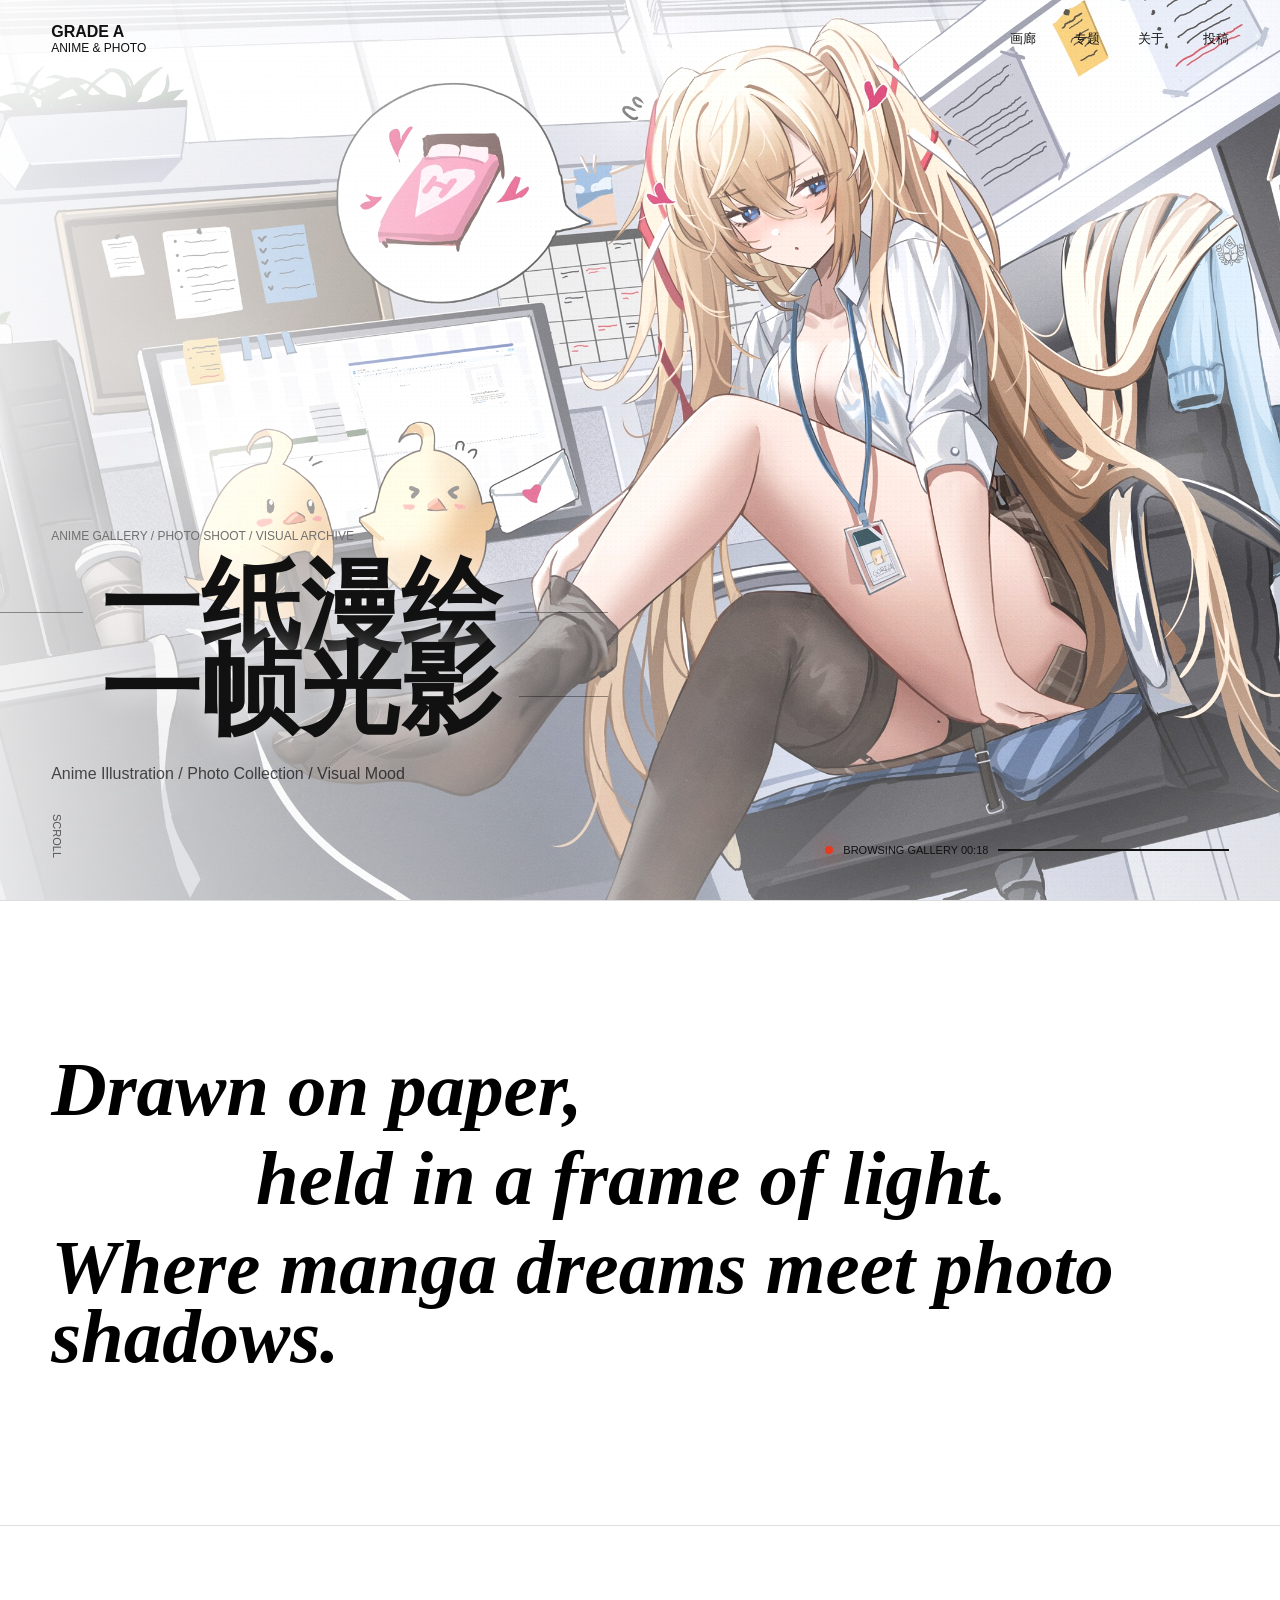
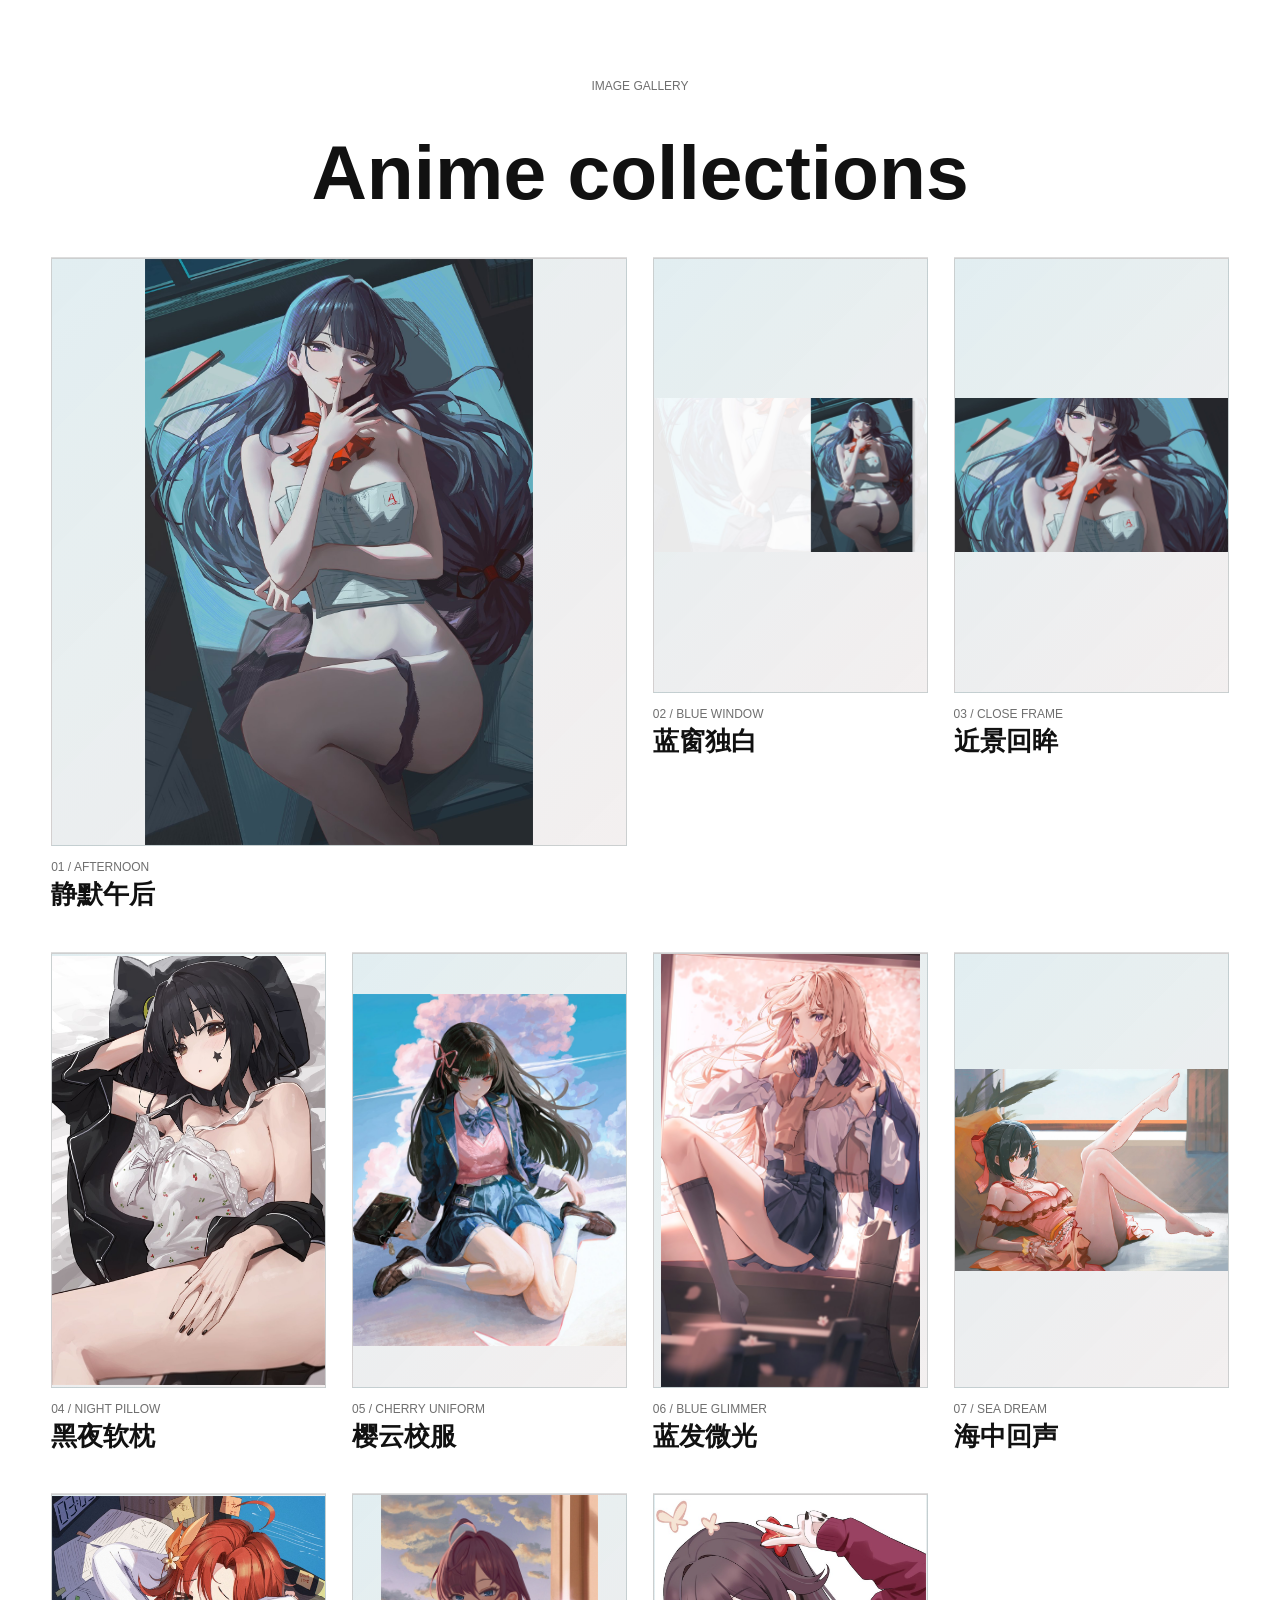
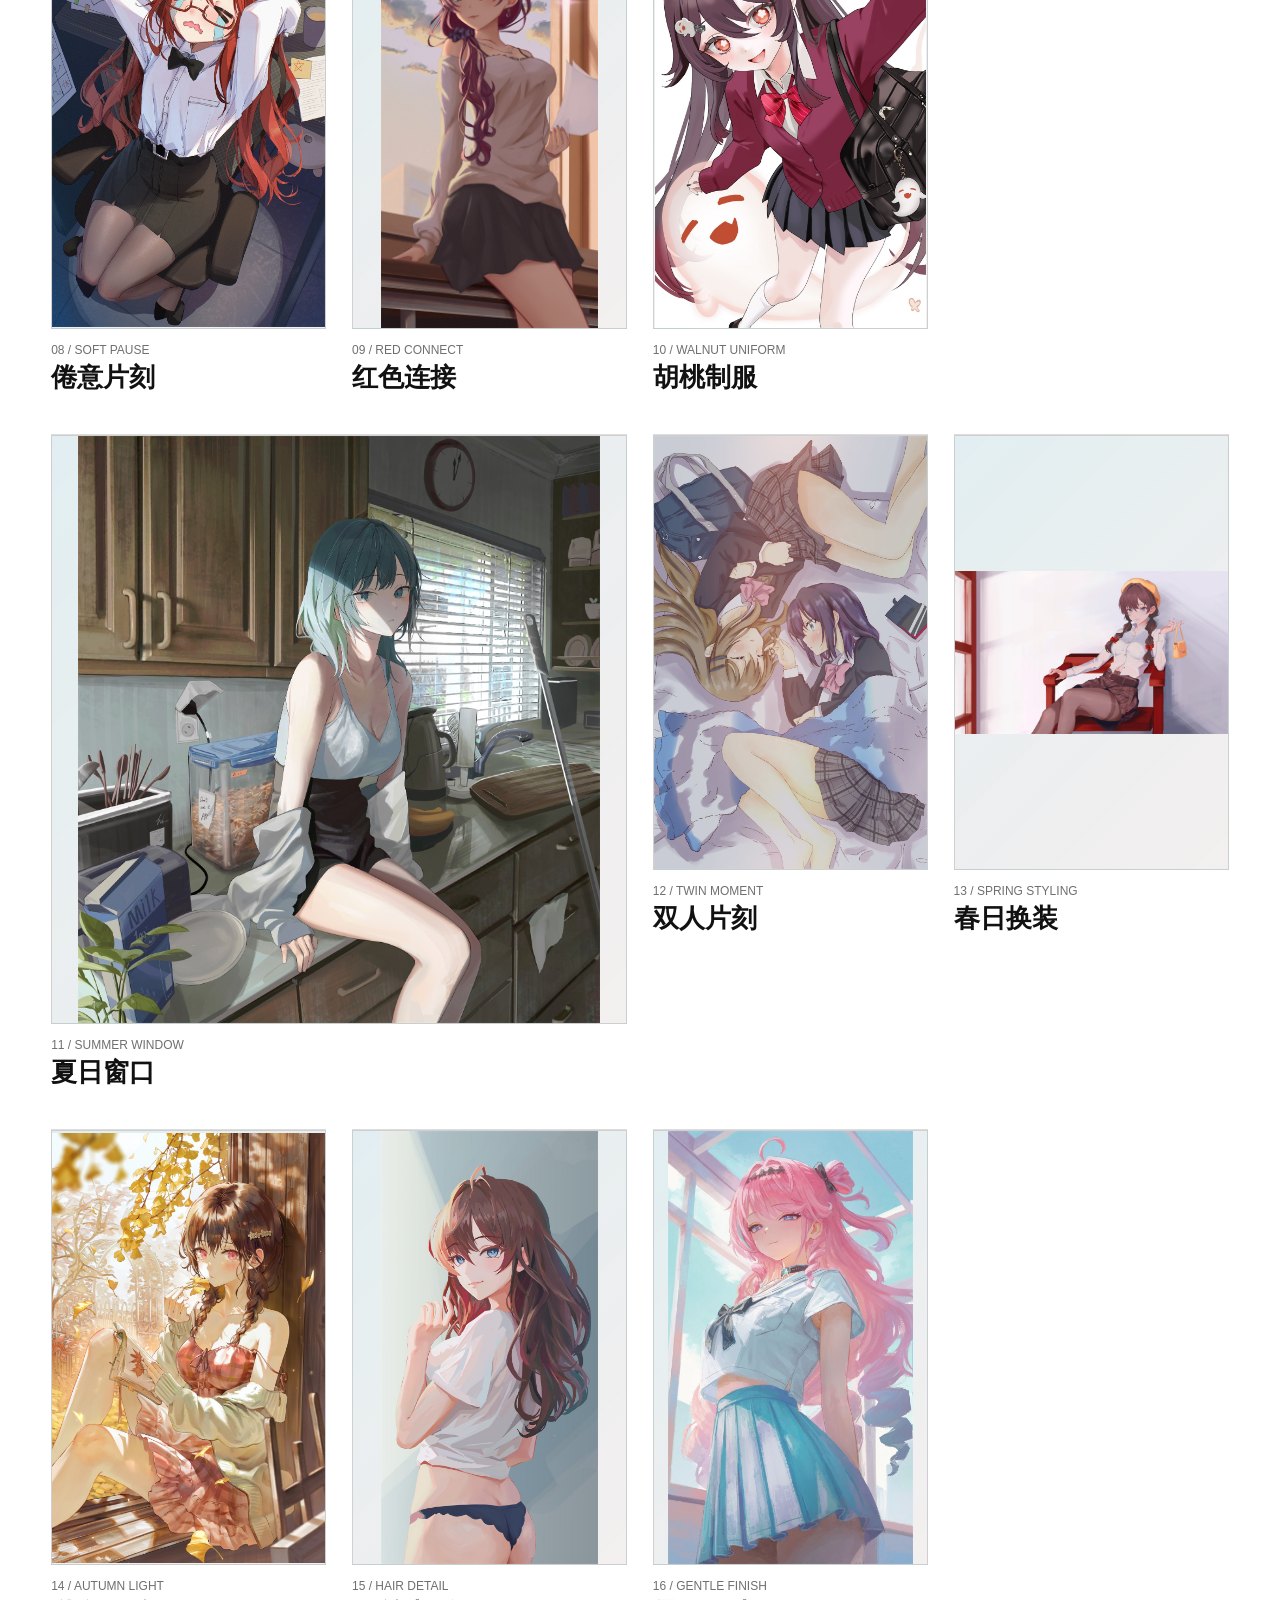
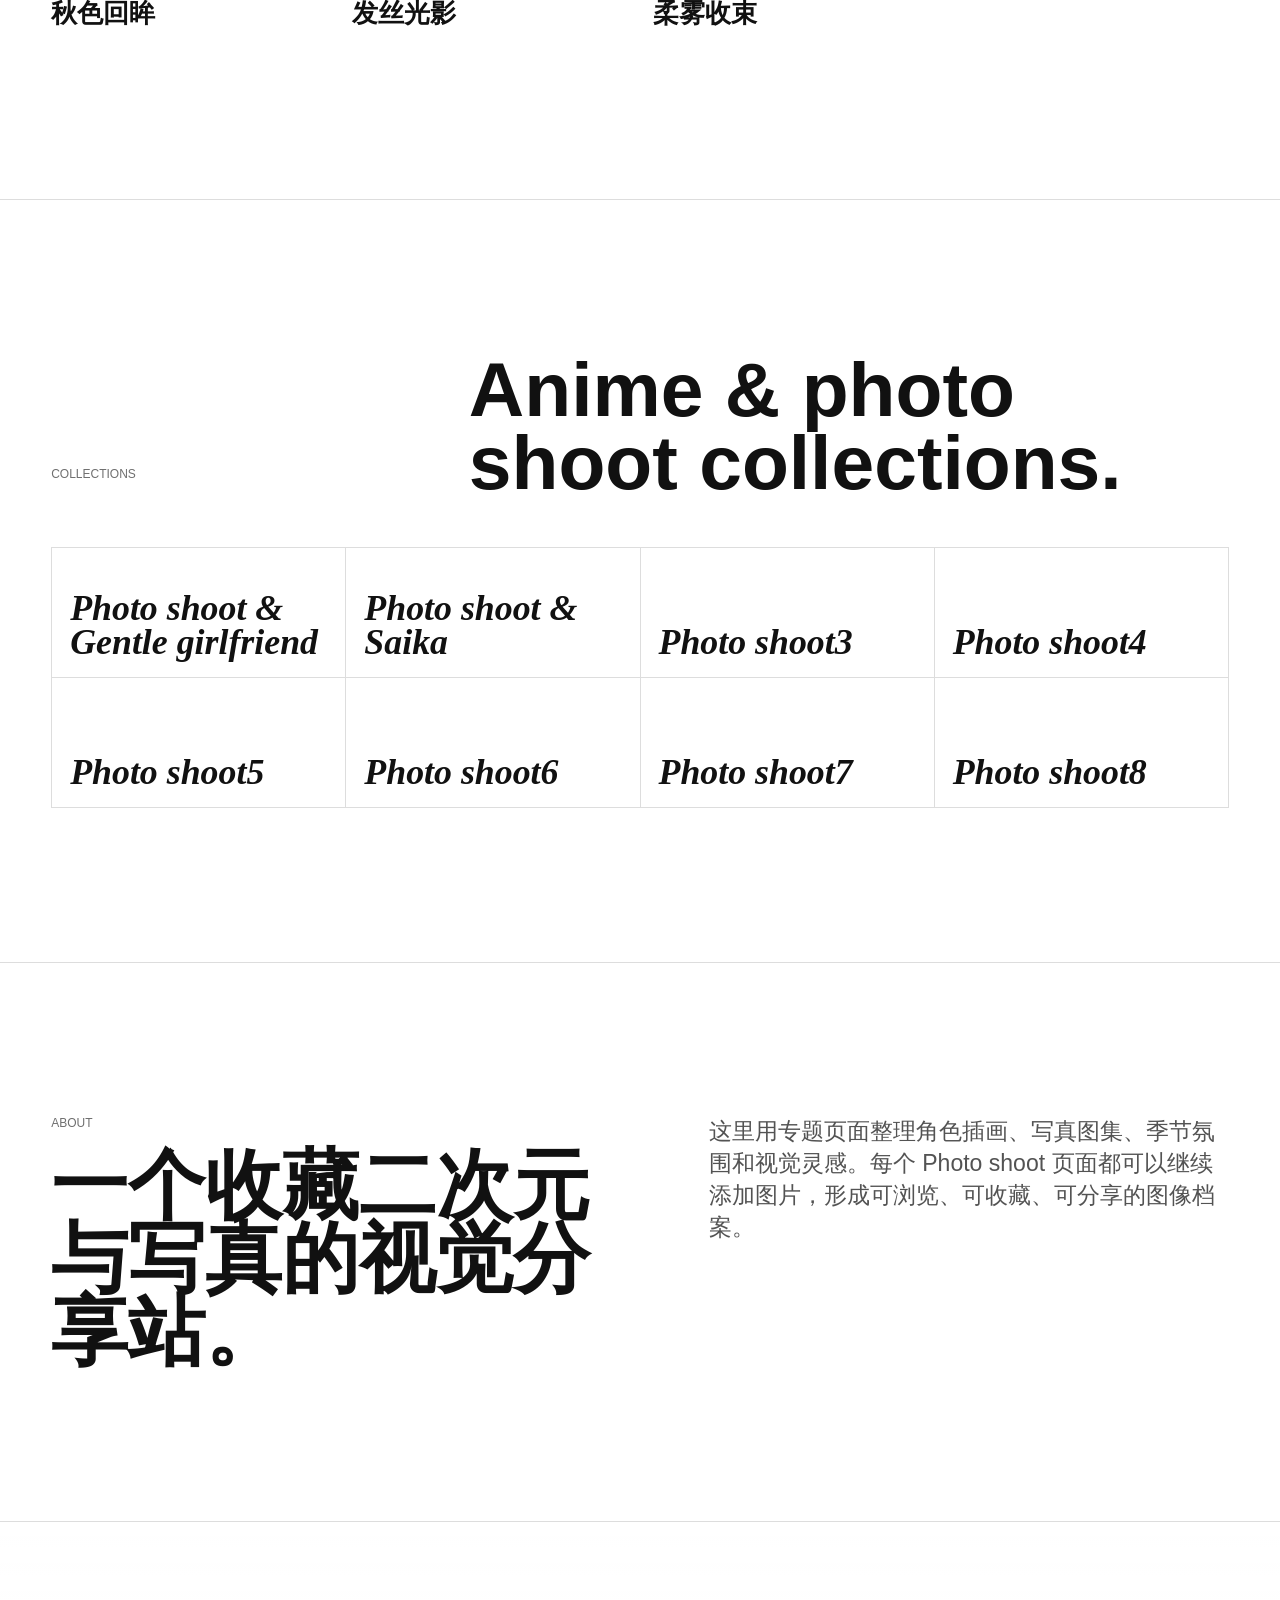
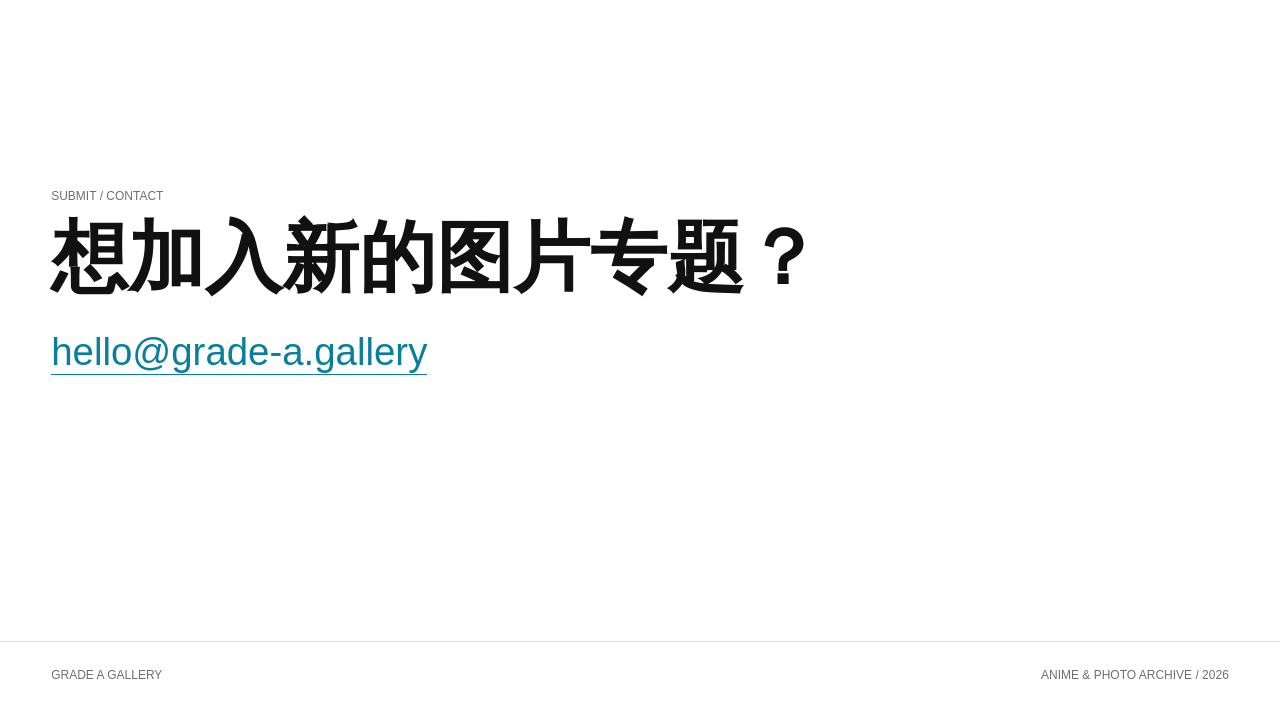
==== index.html @ 95be1ed6 "Prepare site for GitHub Pages" ====
<!doctype html>
<html lang="zh-CN">
  <head>
    <meta charset="UTF-8" />
    <meta name="viewport" content="width=device-width, initial-scale=1.0" />
    <title>Grade A Gallery | 二次元与写真图片分享</title>
    <meta
      name="description"
      content="二次元插画与写真图片分享网站，收录角色视觉、写真专题、画廊合集与影像灵感。"
    />
    <link rel="stylesheet" href="styles.css" />
  </head>
  <body>
    <header class="site-header" aria-label="主导航">
      <a class="brand" href="#top" aria-label="Grade A Studio 首页">
        <span>GRADE A</span>
        <span>ANIME & PHOTO</span>
      </a>

      <nav class="desktop-nav" aria-label="页面导航">
        <a href="#work">画廊</a>
        <a href="#services">专题</a>
        <a href="#about">关于</a>
        <a href="#contact">投稿</a>
      </nav>

      <button class="menu-toggle" type="button" aria-label="打开菜单" aria-expanded="false">
        <span></span>
        <span></span>
      </button>
    </header>

    <nav class="mobile-nav" aria-label="移动端导航">
      <a href="#work">画廊</a>
      <a href="#services">专题</a>
      <a href="#about">关于</a>
      <a href="#contact">投稿</a>
    </nav>

    <main id="top">
      <section class="hero" aria-label="首屏视觉">
        <div class="hero-media" aria-hidden="true">
          <img src="hero-gorizia.jpg" alt="Gorizia 横屏首屏背景图" />
          <div class="hero-noise"></div>
          <div class="hero-scan"></div>
          <div class="hero-vignette"></div>
        </div>

        <div class="hero-copy">
          <p class="eyebrow">Anime Gallery / Photo Shoot / Visual Archive</p>
          <h1 class="hero-title-art">
            <span>一纸漫绘</span>
            <span>一帧光影</span>
          </h1>
          <div class="hero-meta">
            <p>Anime Illustration / Photo Collection / Visual Mood</p>
          </div>
        </div>

        <div class="video-ui" aria-hidden="true">
          <span class="video-dot"></span>
          <span>BROWSING GALLERY 00:18</span>
          <div class="video-bar">
            <i></i>
          </div>
        </div>

        <a class="scroll-cue" href="#work">SCROLL</a>
      </section>

      <section class="manifesto section-pad">
        <p>Drawn on paper,</p>
        <p>held in a frame of light.</p>
        <p>Where manga dreams meet photo shadows.</p>
      </section>

      <section class="work section-pad" id="work">
        <div class="section-heading">
          <p class="eyebrow">Image Gallery</p>
          <h2>Anime collections</h2>
        </div>

        <div class="gallery-grid">
          <a class="gallery-card featured" href="#" target="_blank">
            <figure>
              <img src="[data-uri]" alt="Grade A 原始竖版主视觉" loading="lazy" />
              <figcaption>
                <span>01 / Afternoon</span>
                <strong>静默午后</strong>
              </figcaption>
            </figure>
          </a>

          <a class="gallery-card" href="#" target="_blank">
            <figure>
              <img src="[data-uri]" alt="Grade A 横屏完整版本" loading="lazy" />
              <figcaption>
                <span>02 / Blue Window</span>
                <strong>蓝窗独白</strong>
              </figcaption>
            </figure>
          </a>

          <a class="gallery-card" href="#" target="_blank">
            <figure>
              <img src="[data-uri]" alt="Grade A 横屏裁切版本" loading="lazy" />
              <figcaption>
                <span>03 / Close Frame</span>
                <strong>近景回眸</strong>
              </figcaption>
            </figure>
          </a>

          <a class="gallery-card" href="#" target="_blank">
            <figure>
              <img src="[data-uri]" alt="0130 视觉作品" loading="lazy" />
              <figcaption>
                <span>04 / Night Pillow</span>
                <strong>黑夜软枕</strong>
              </figcaption>
            </figure>
          </a>

          <a class="gallery-card" href="#" target="_blank">
            <figure>
              <img src="[data-uri]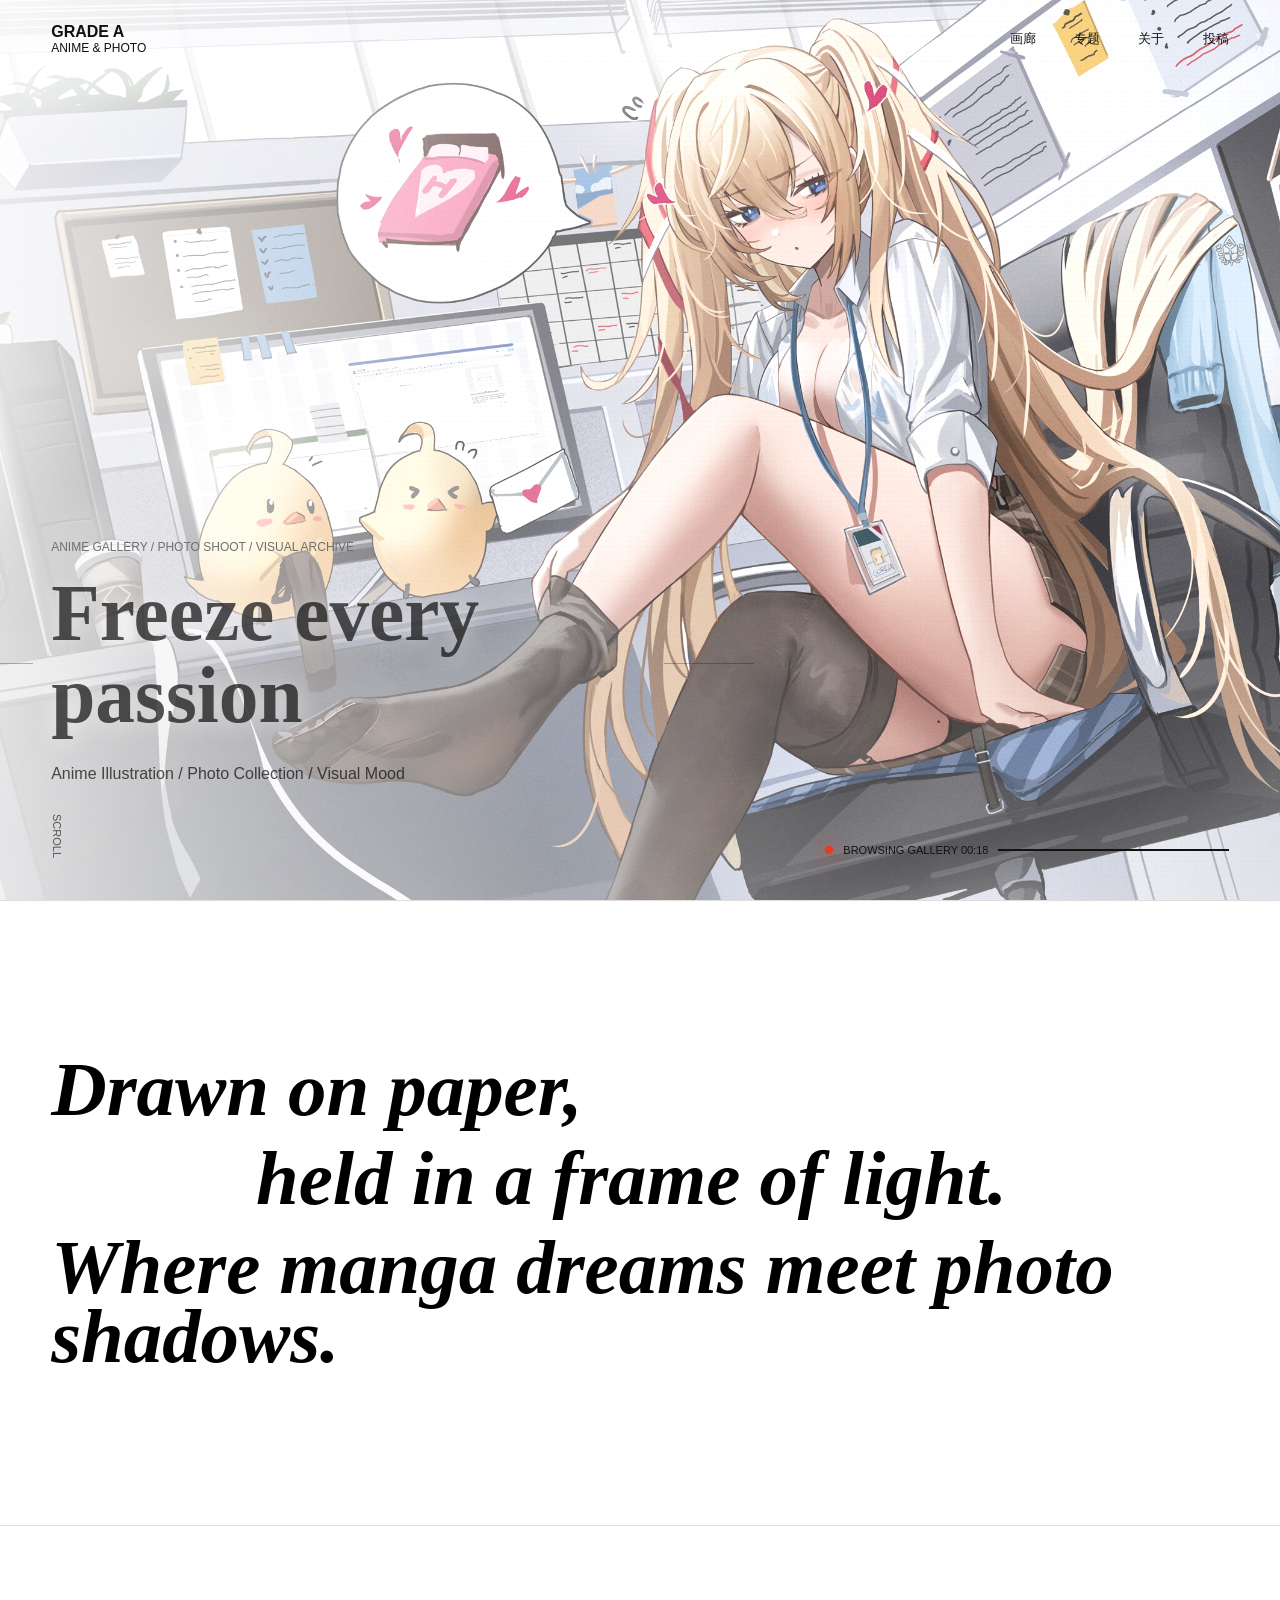
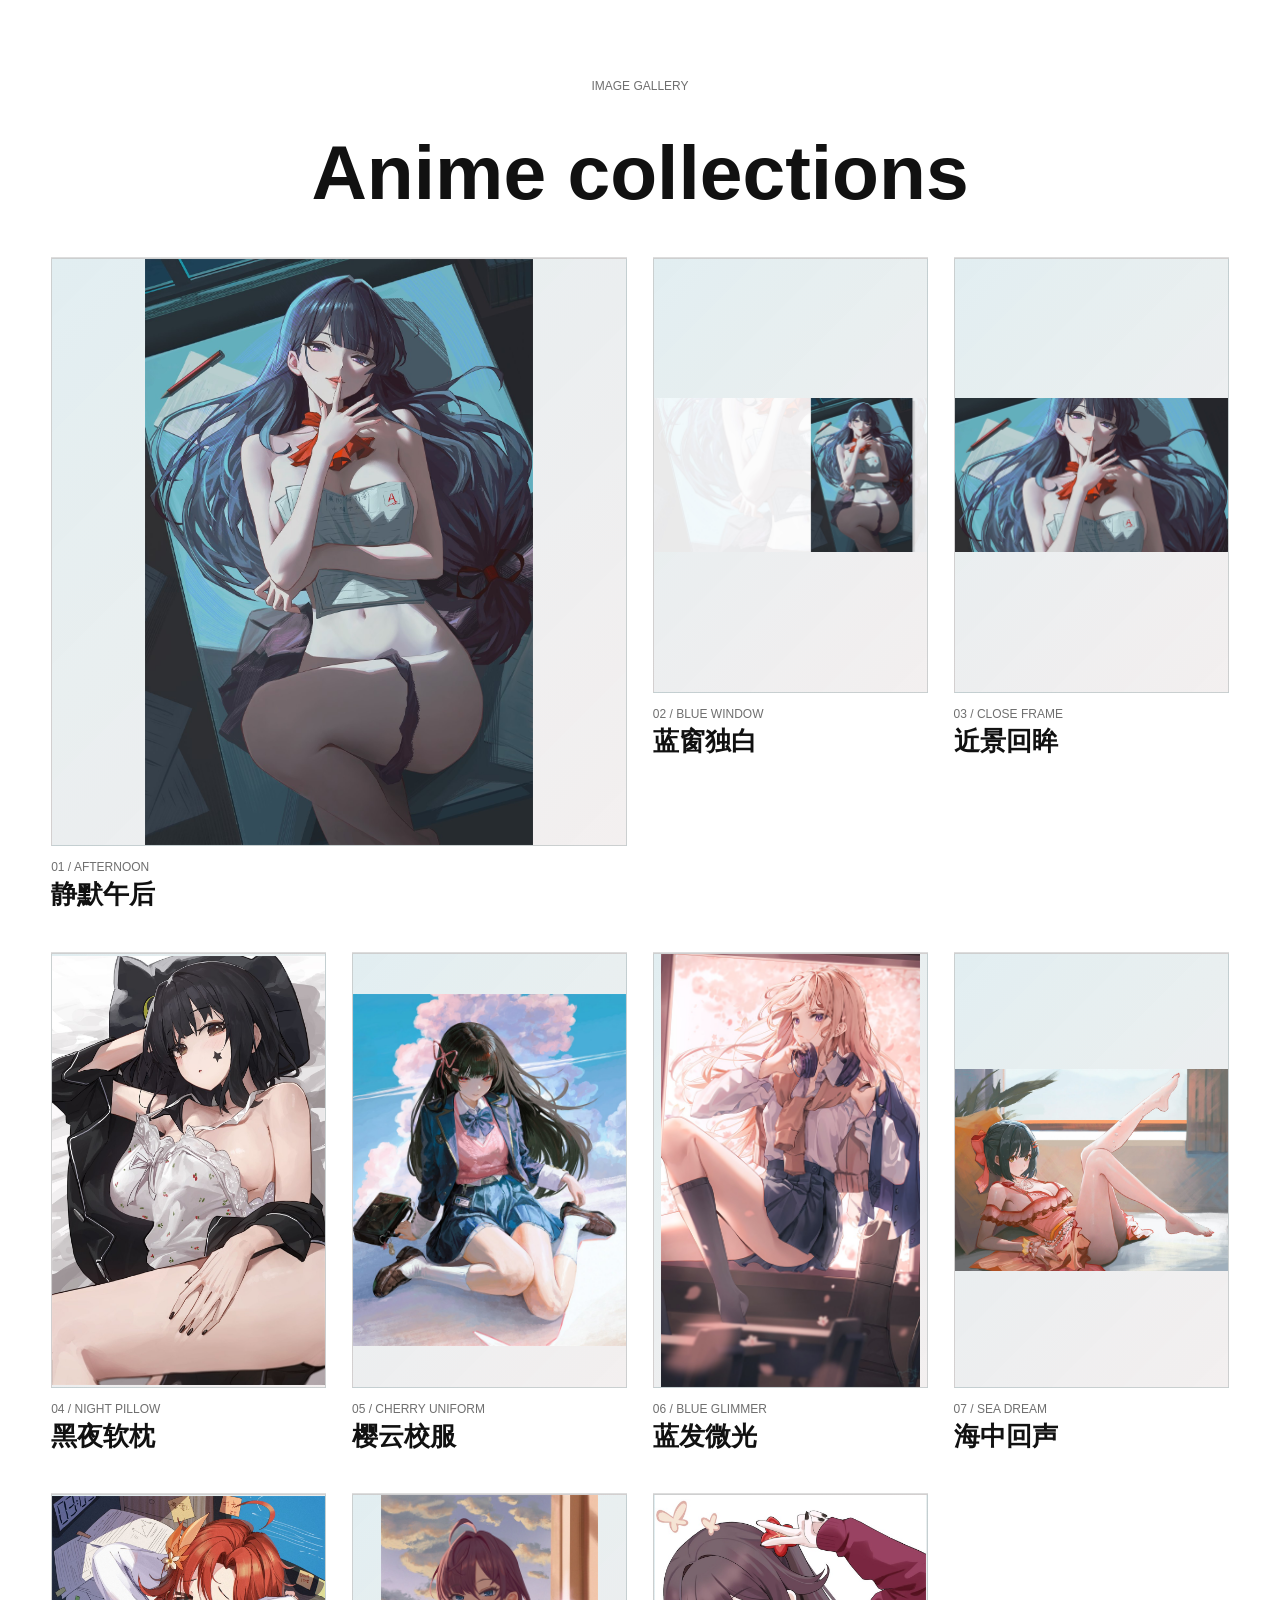
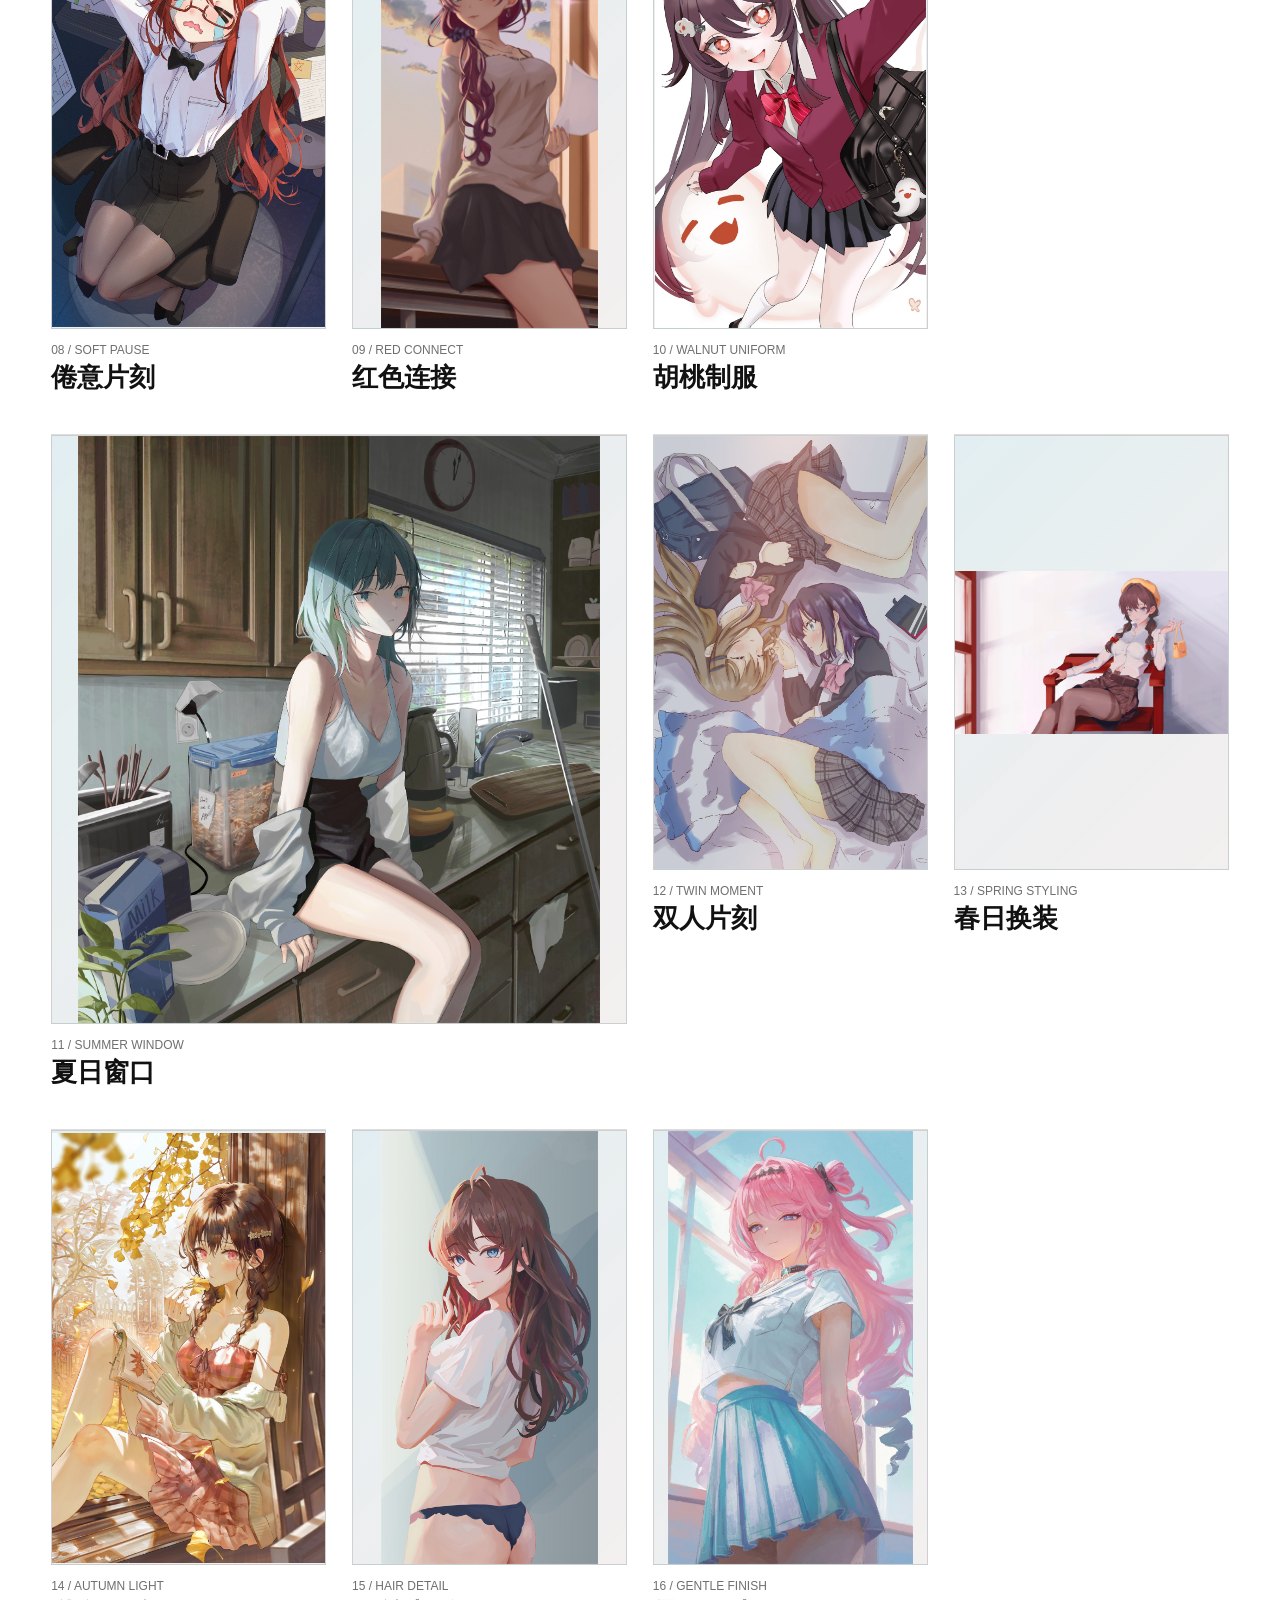
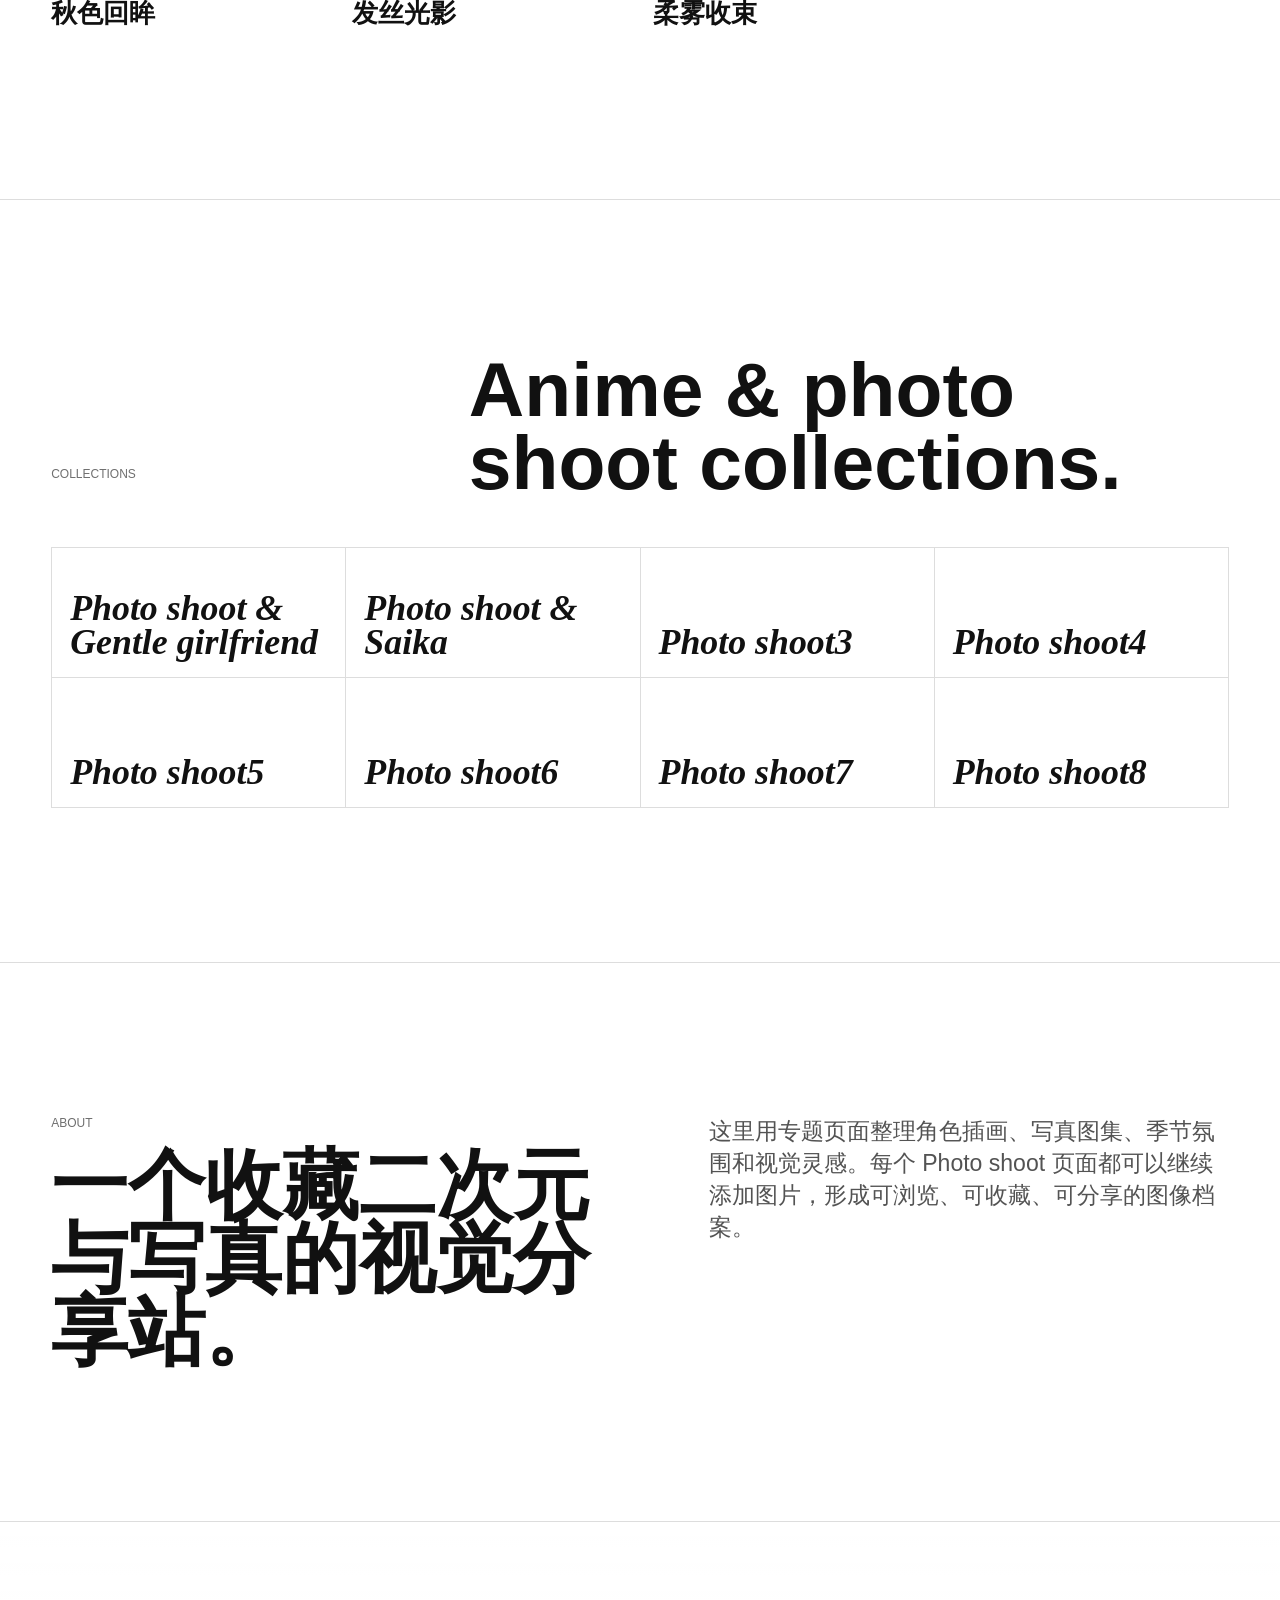
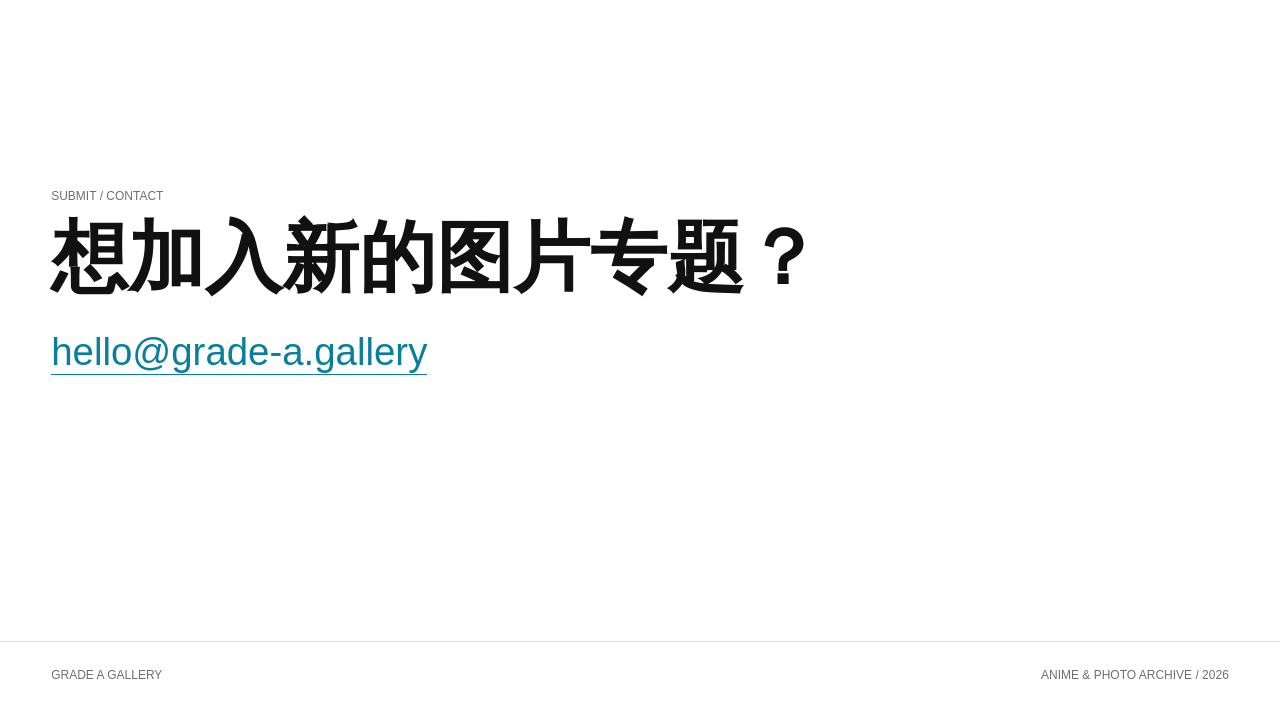
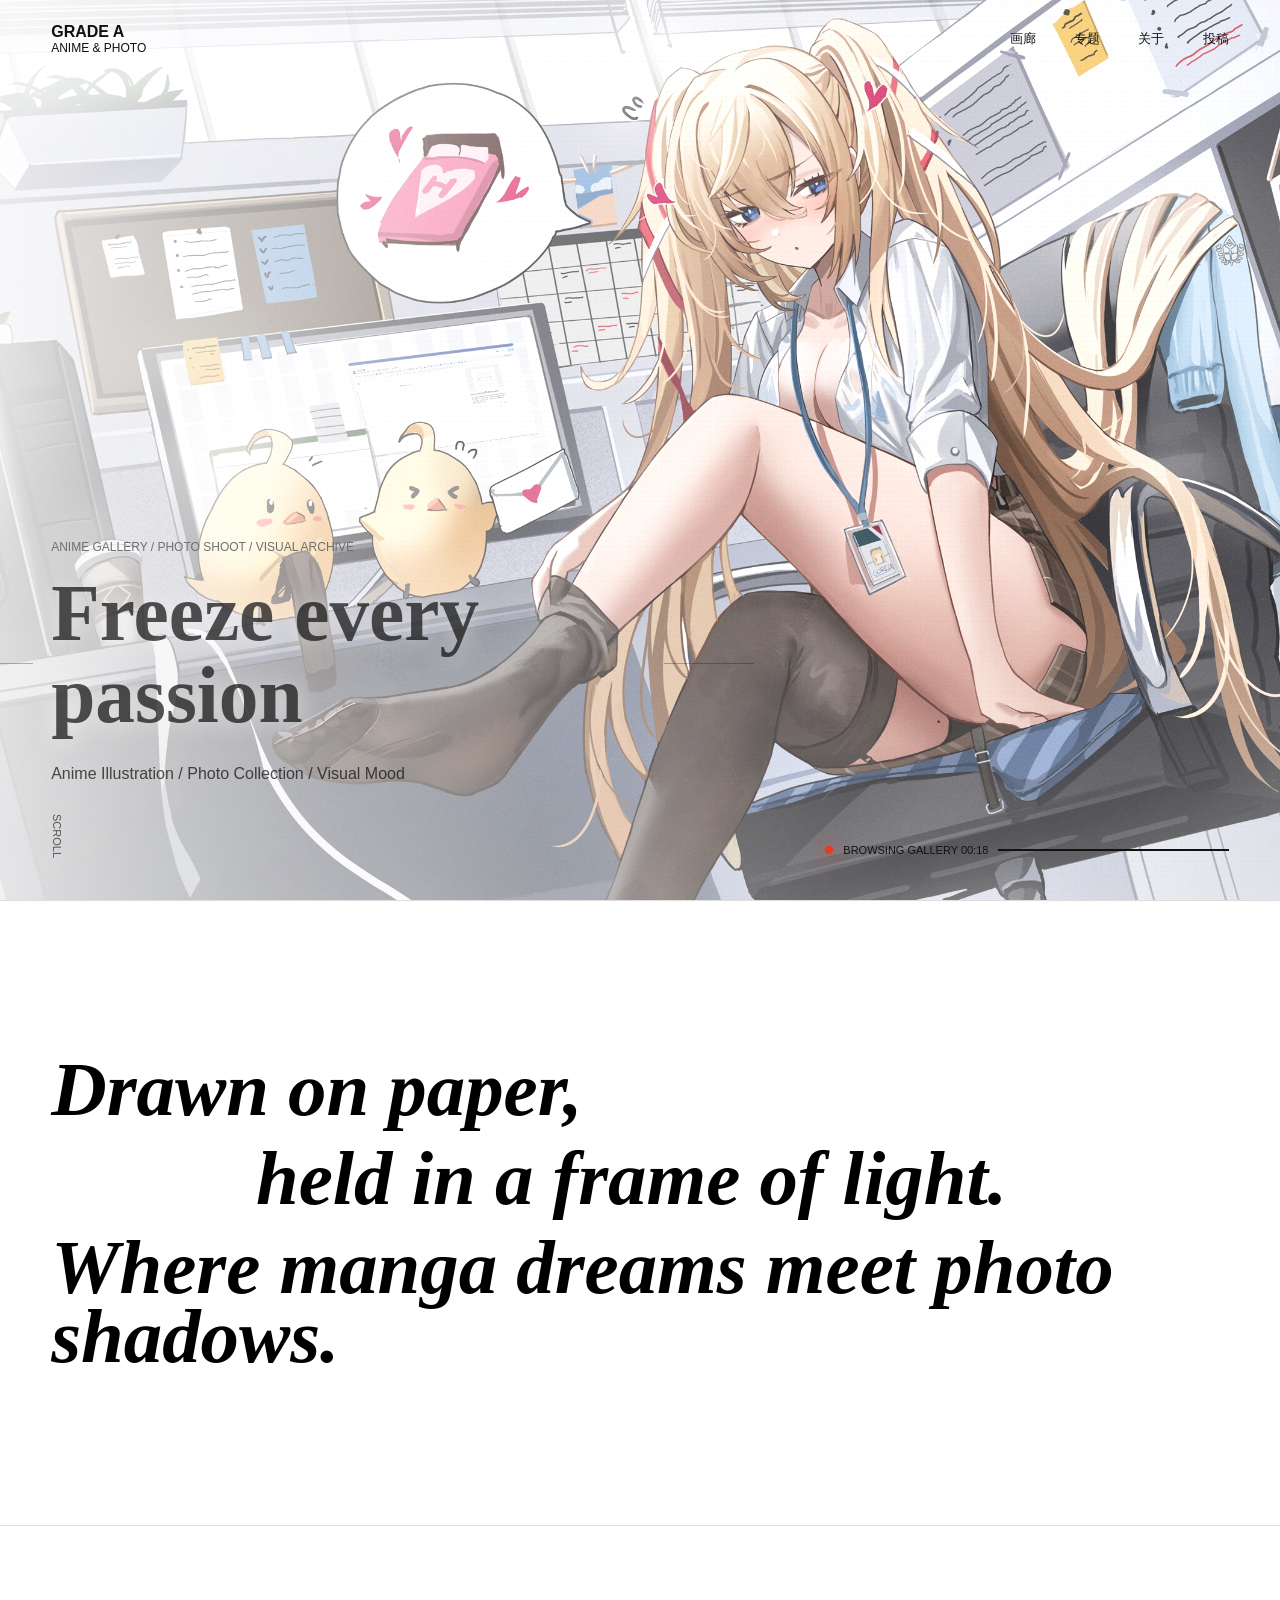
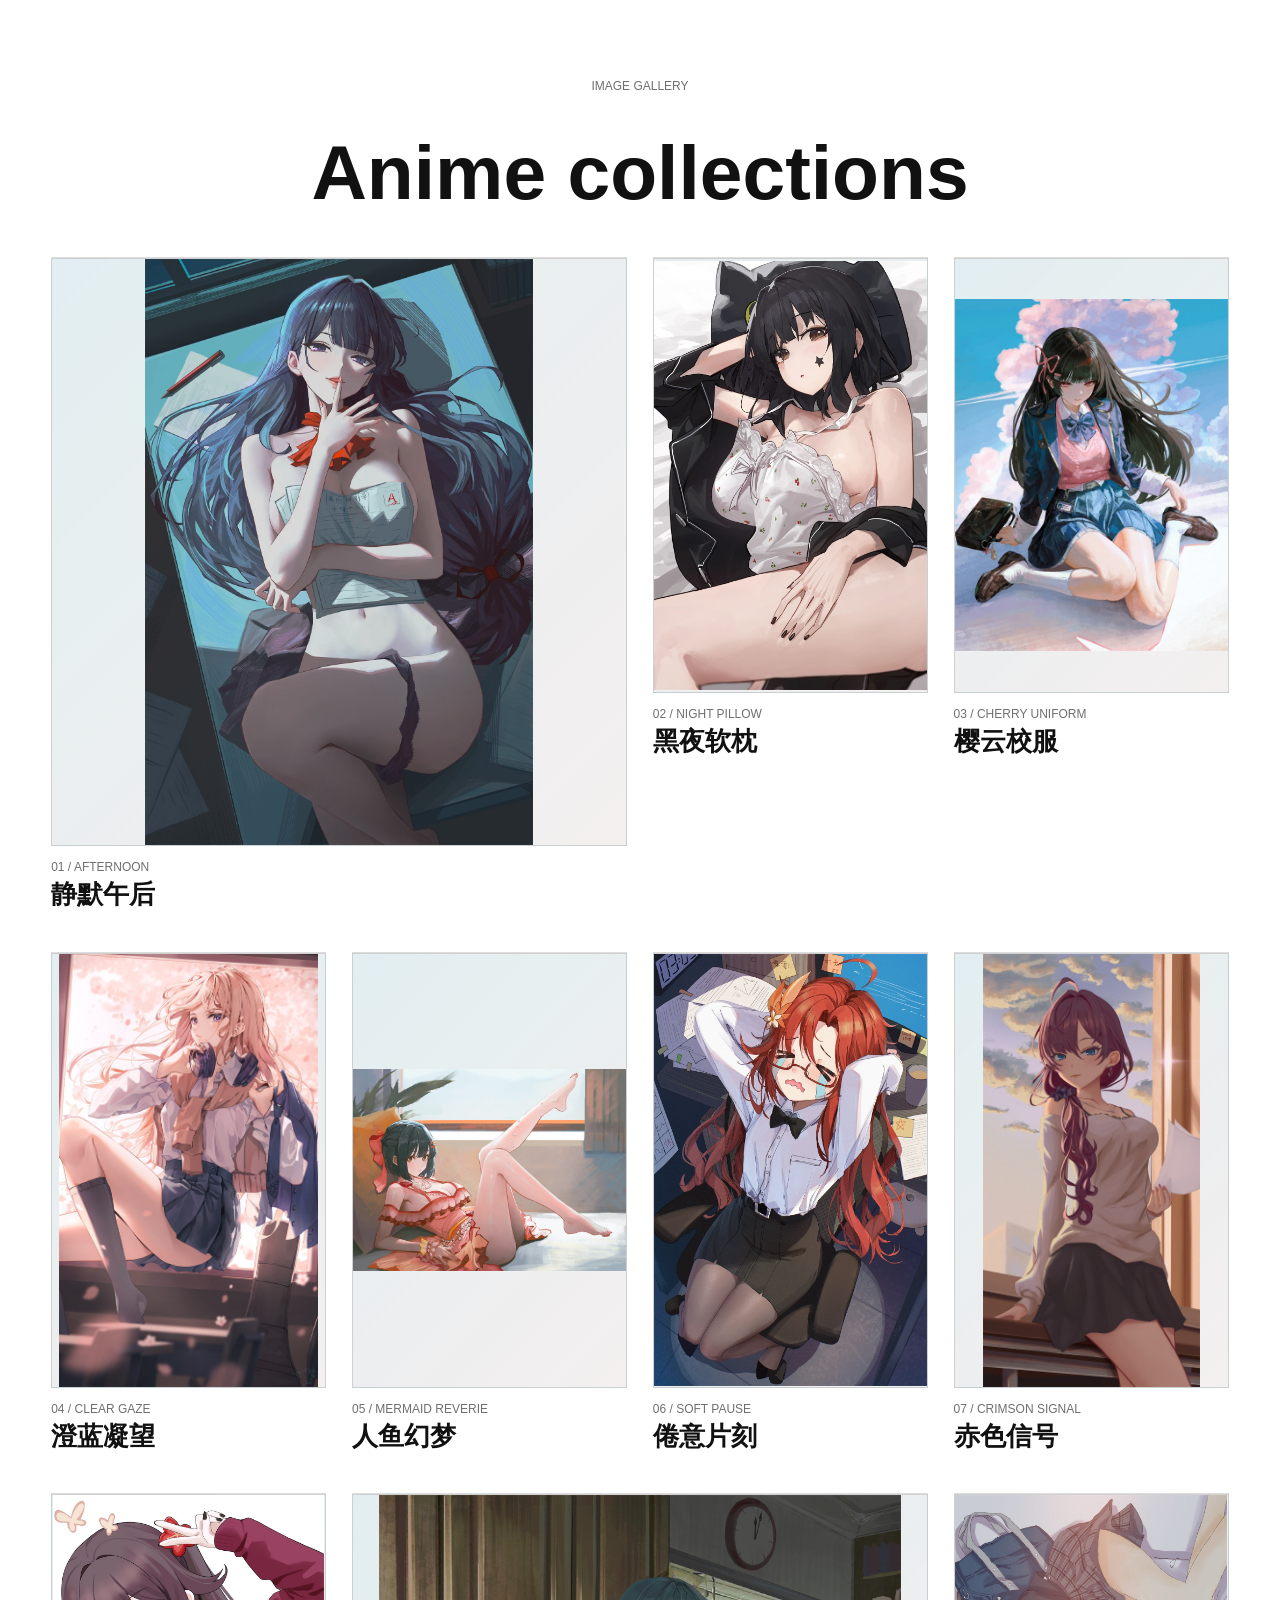
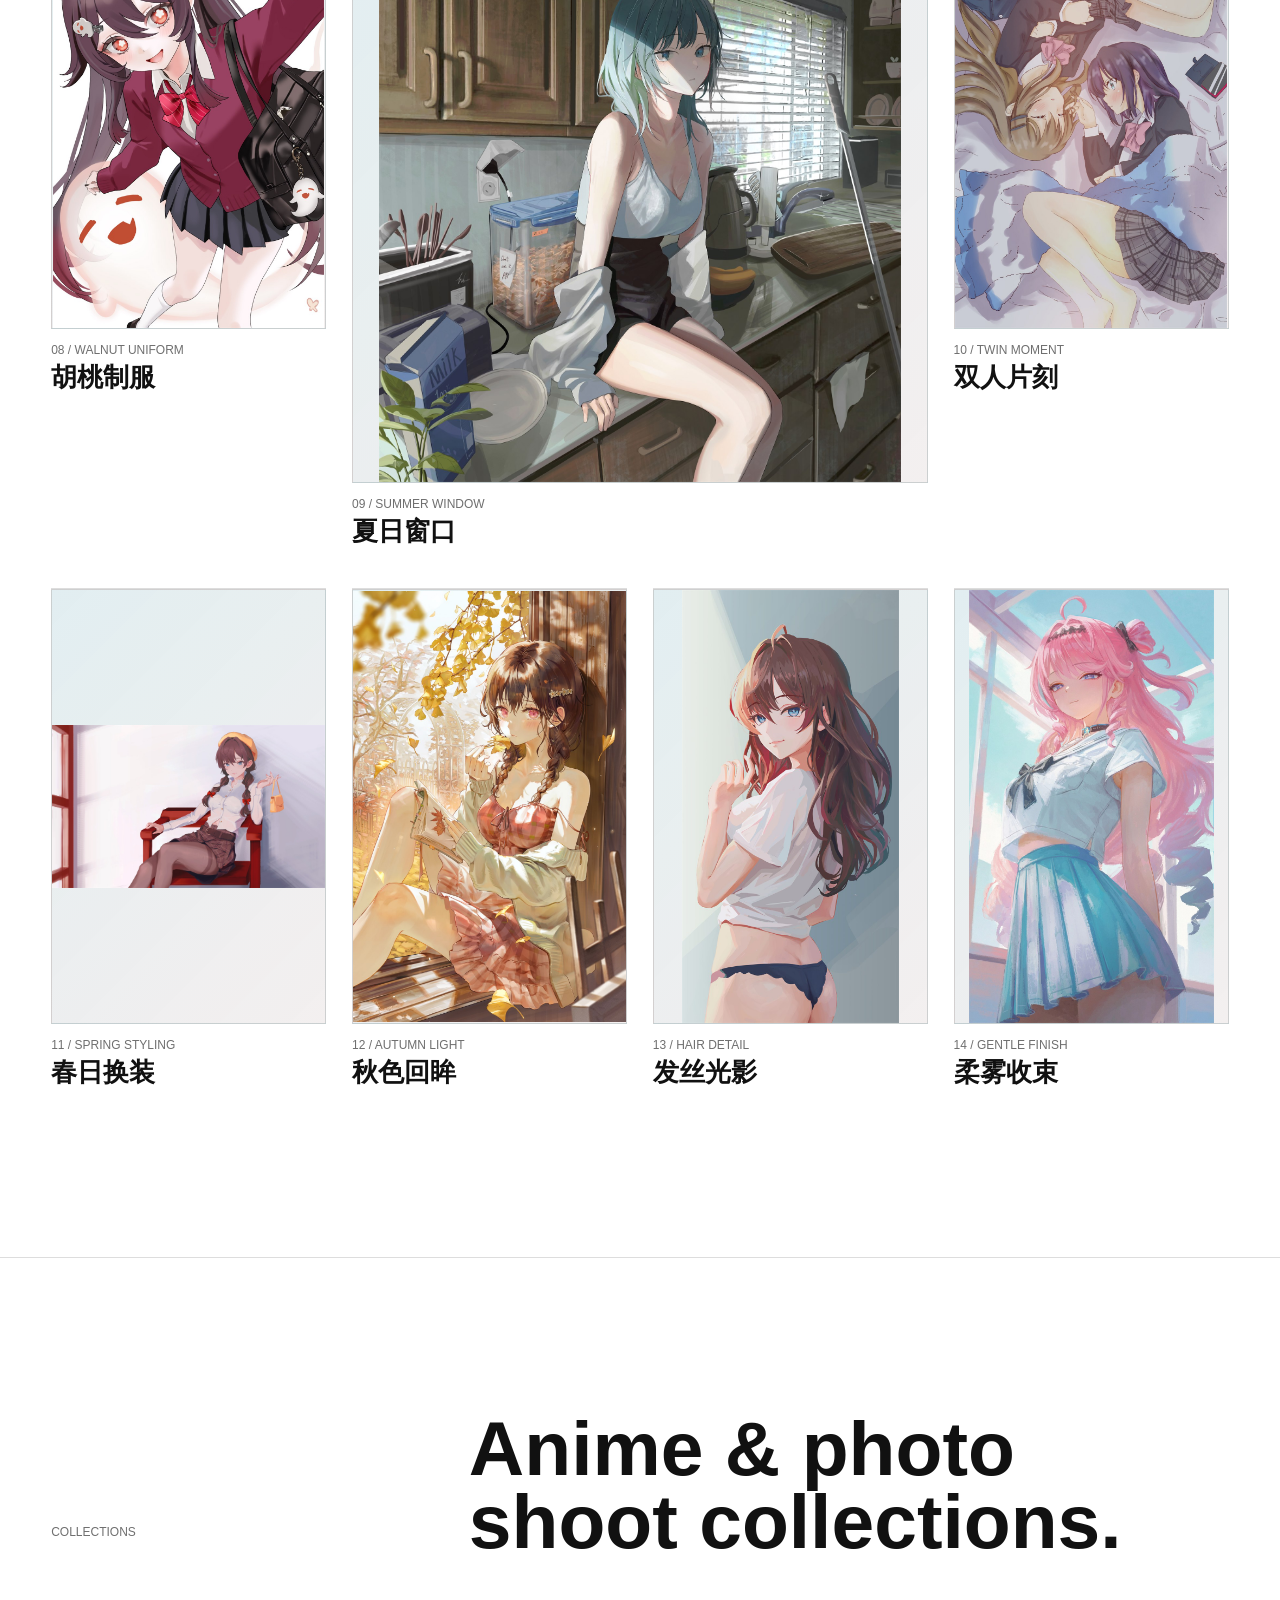
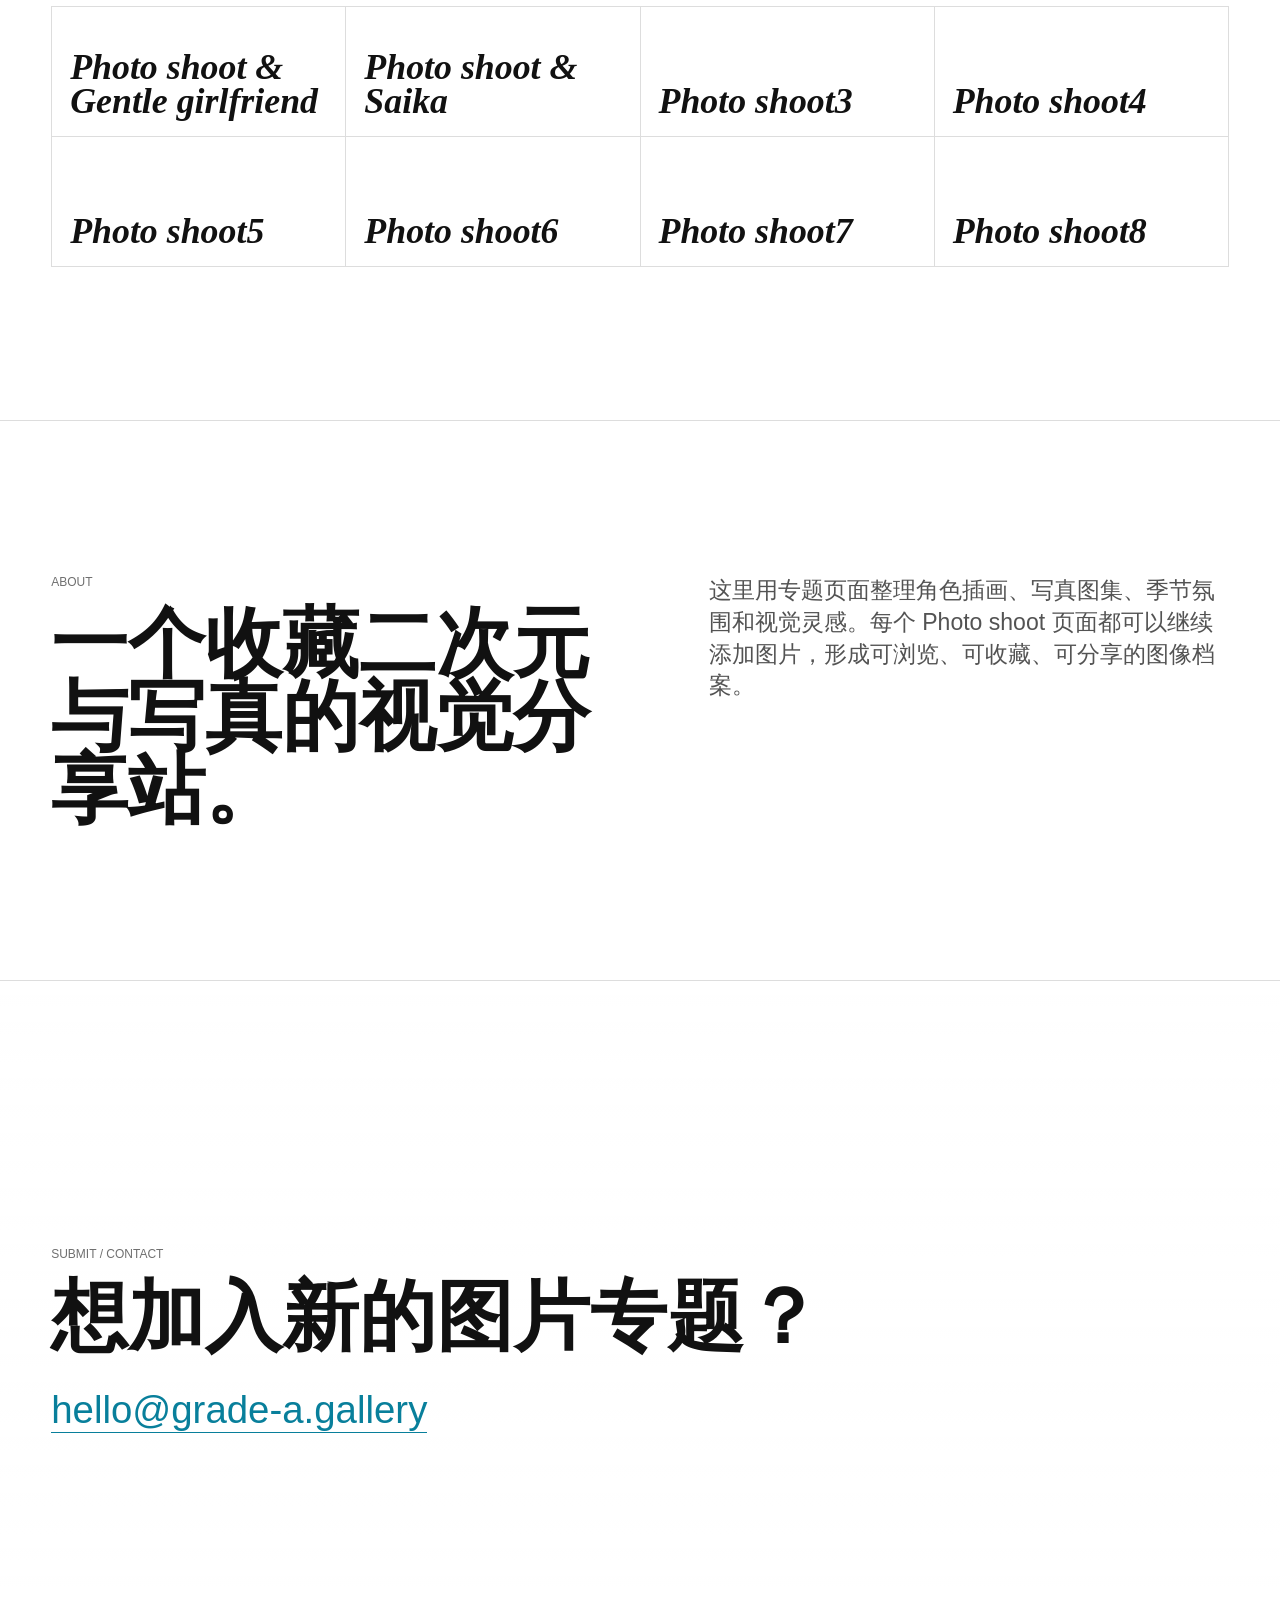
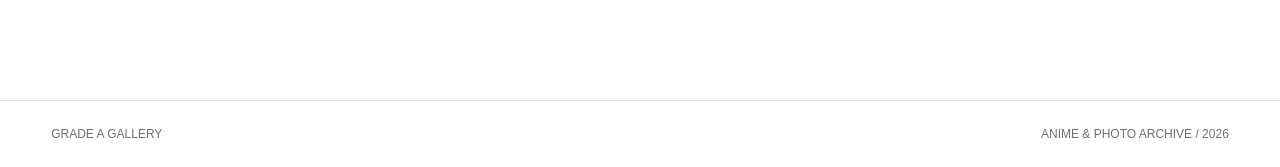
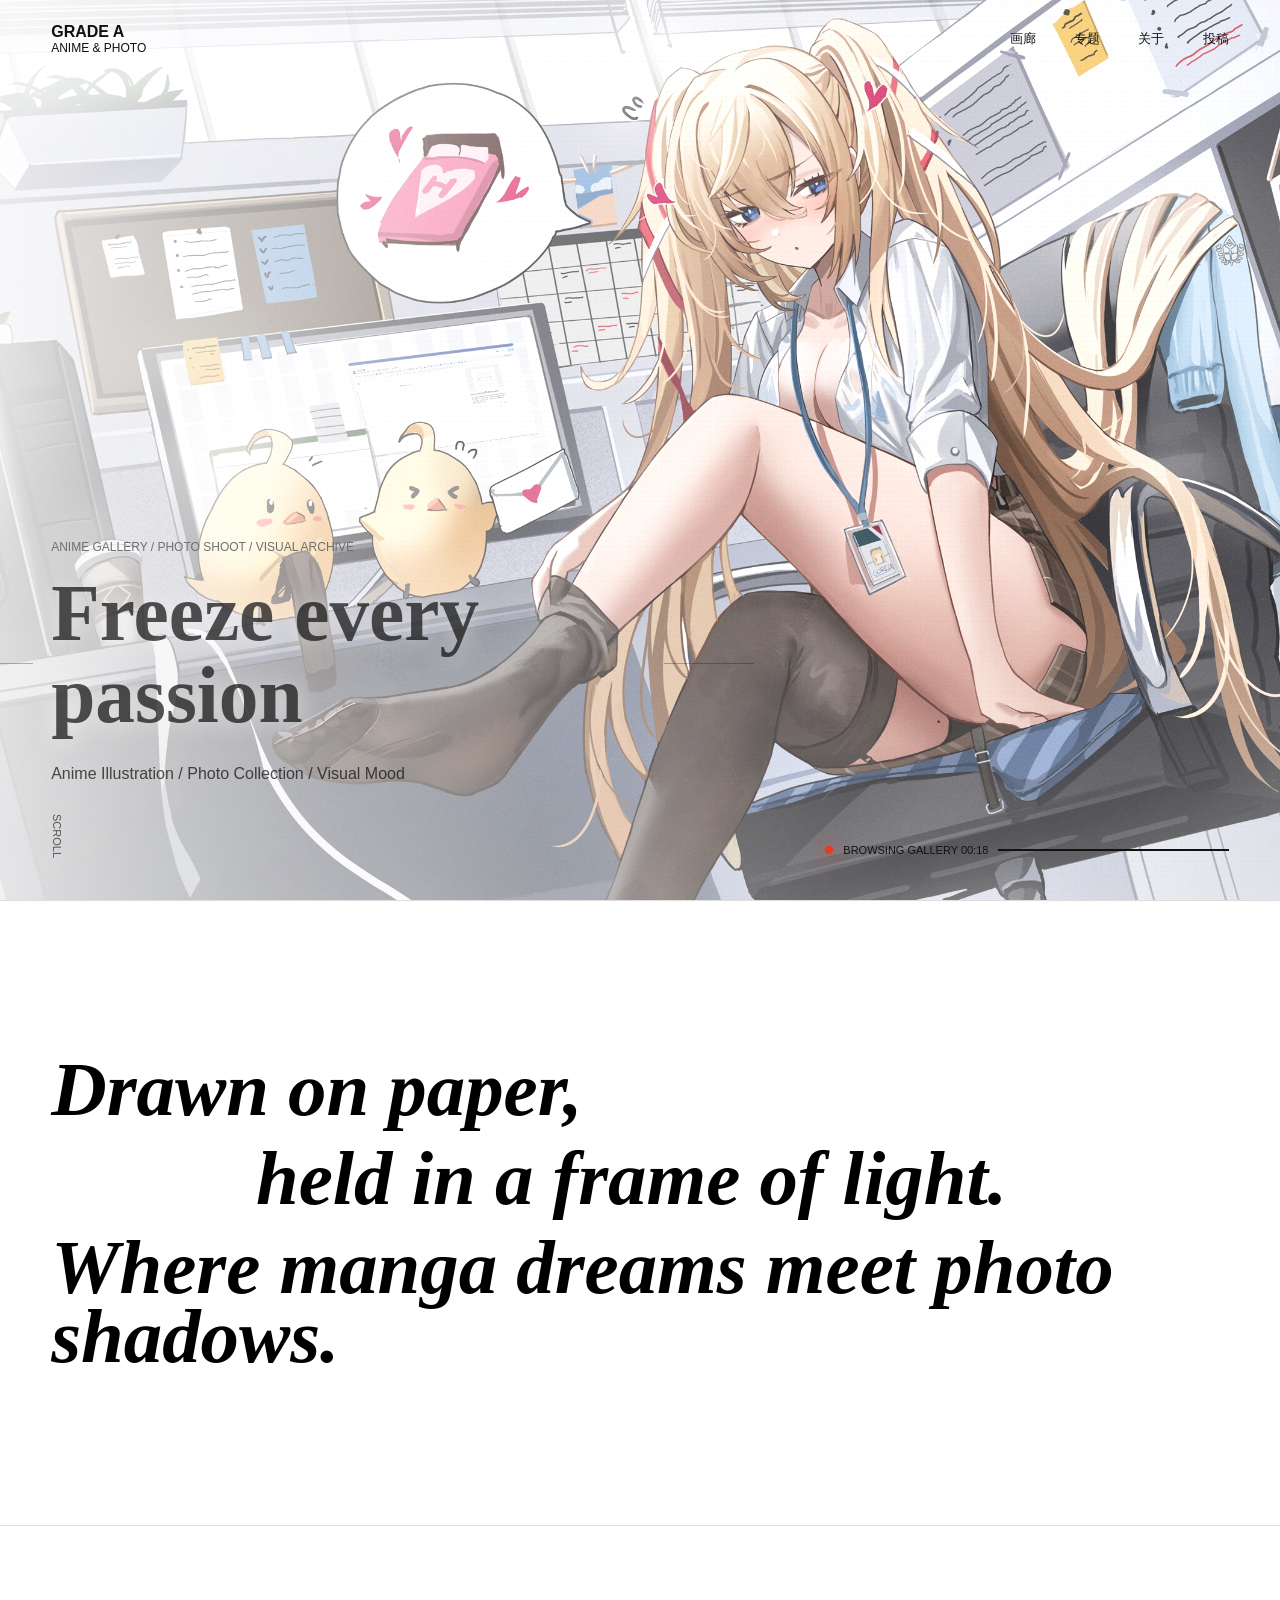
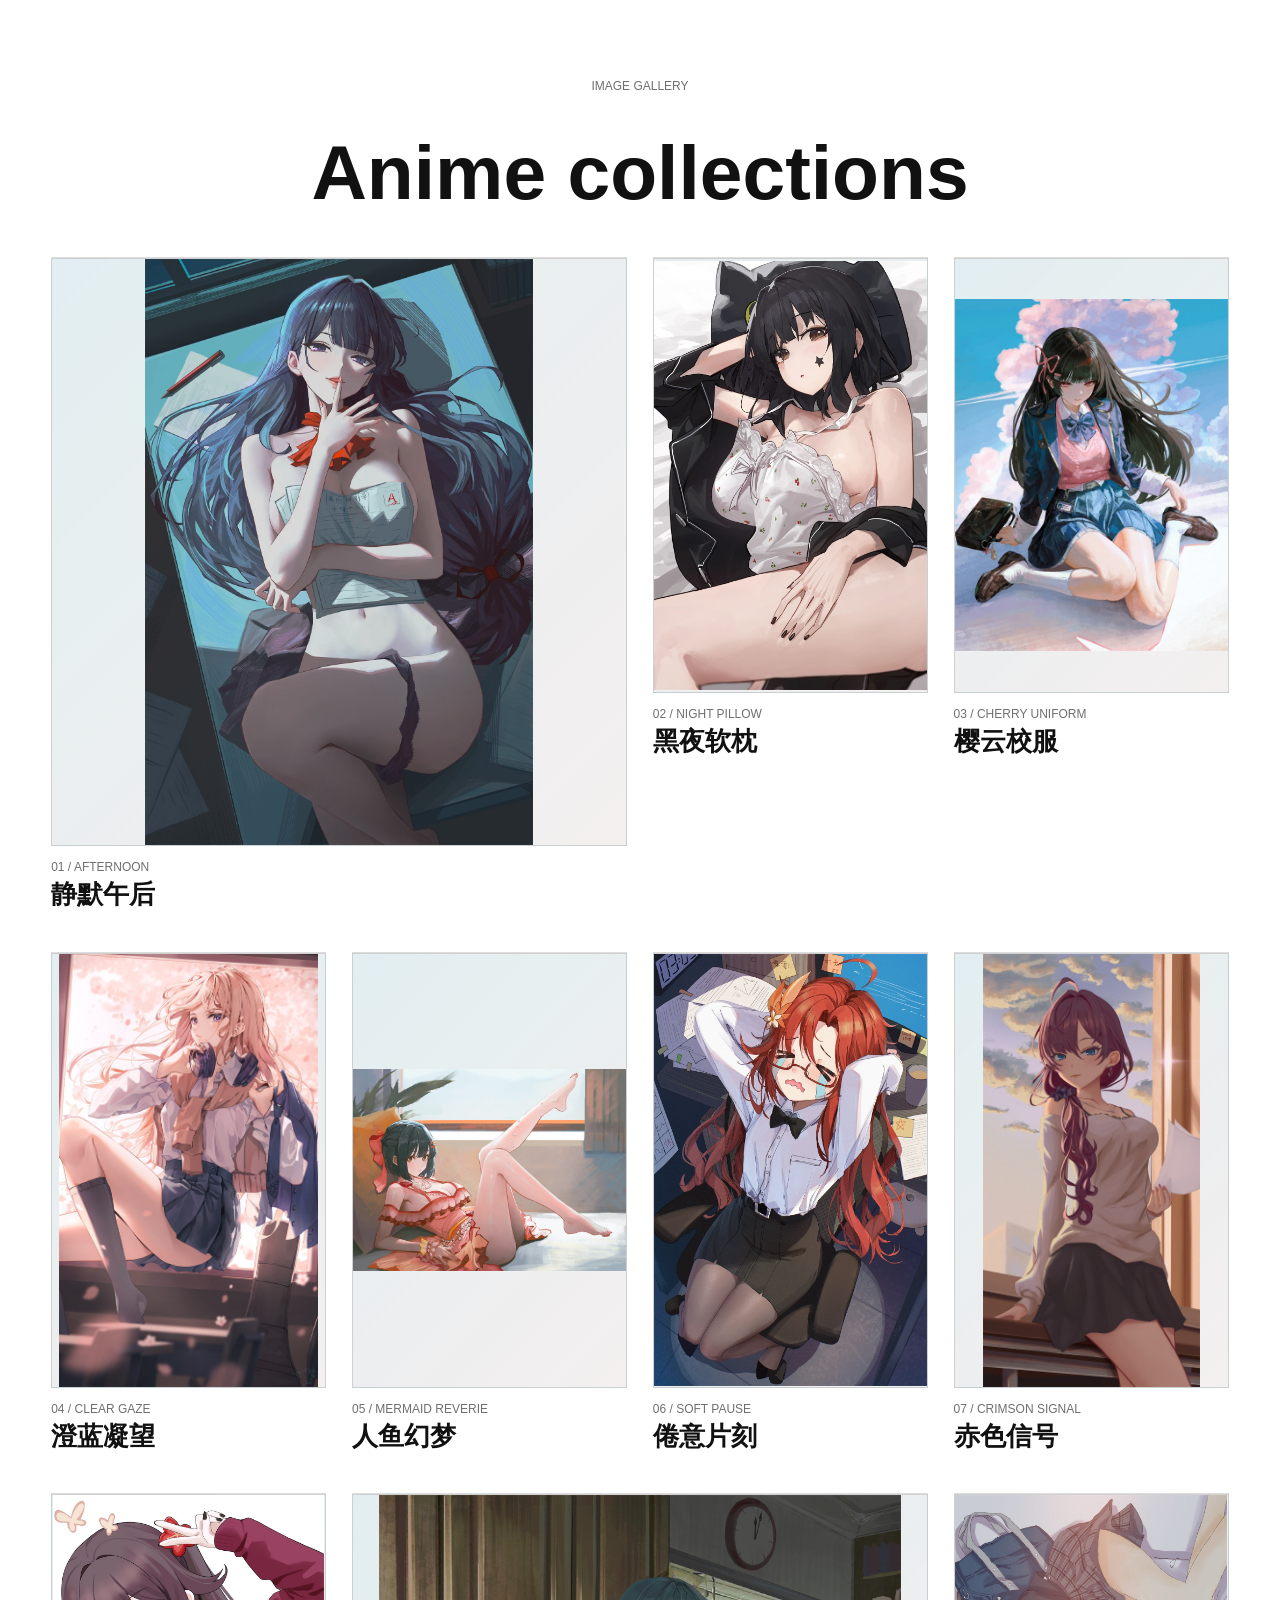
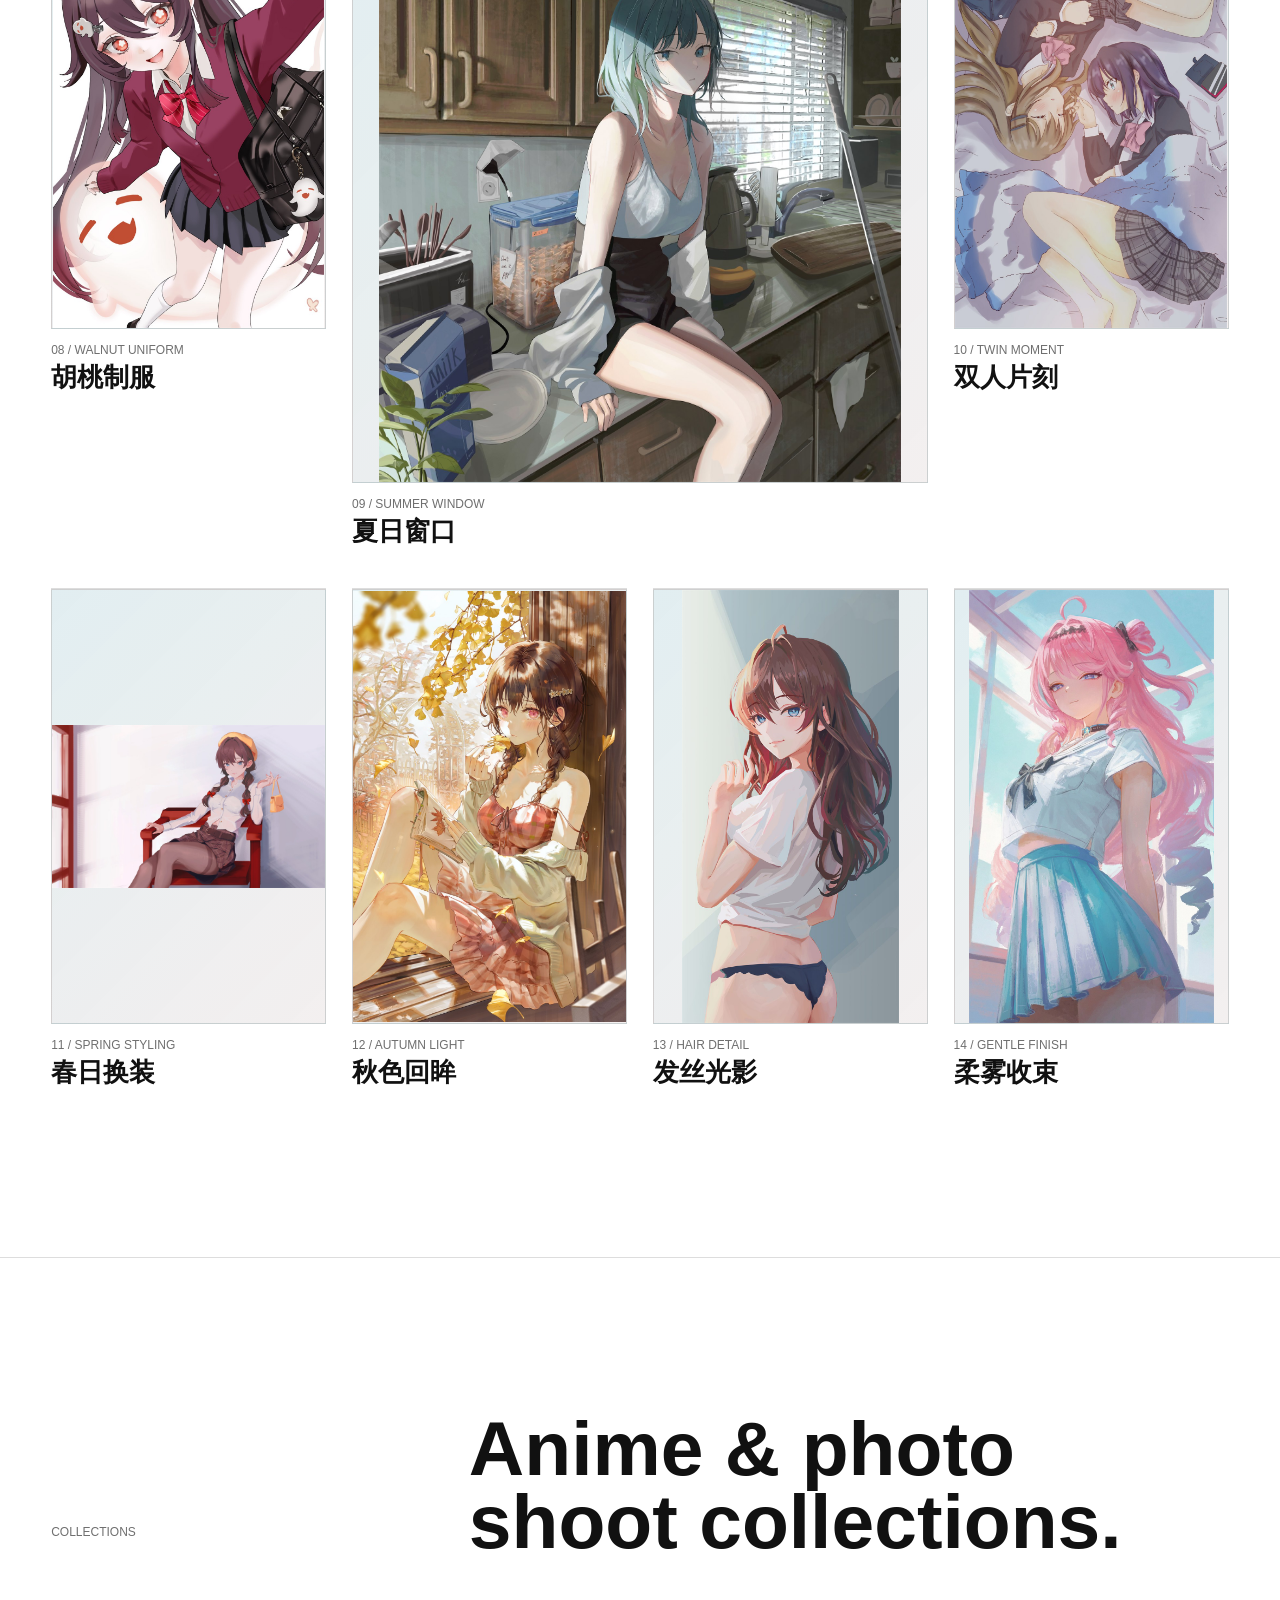
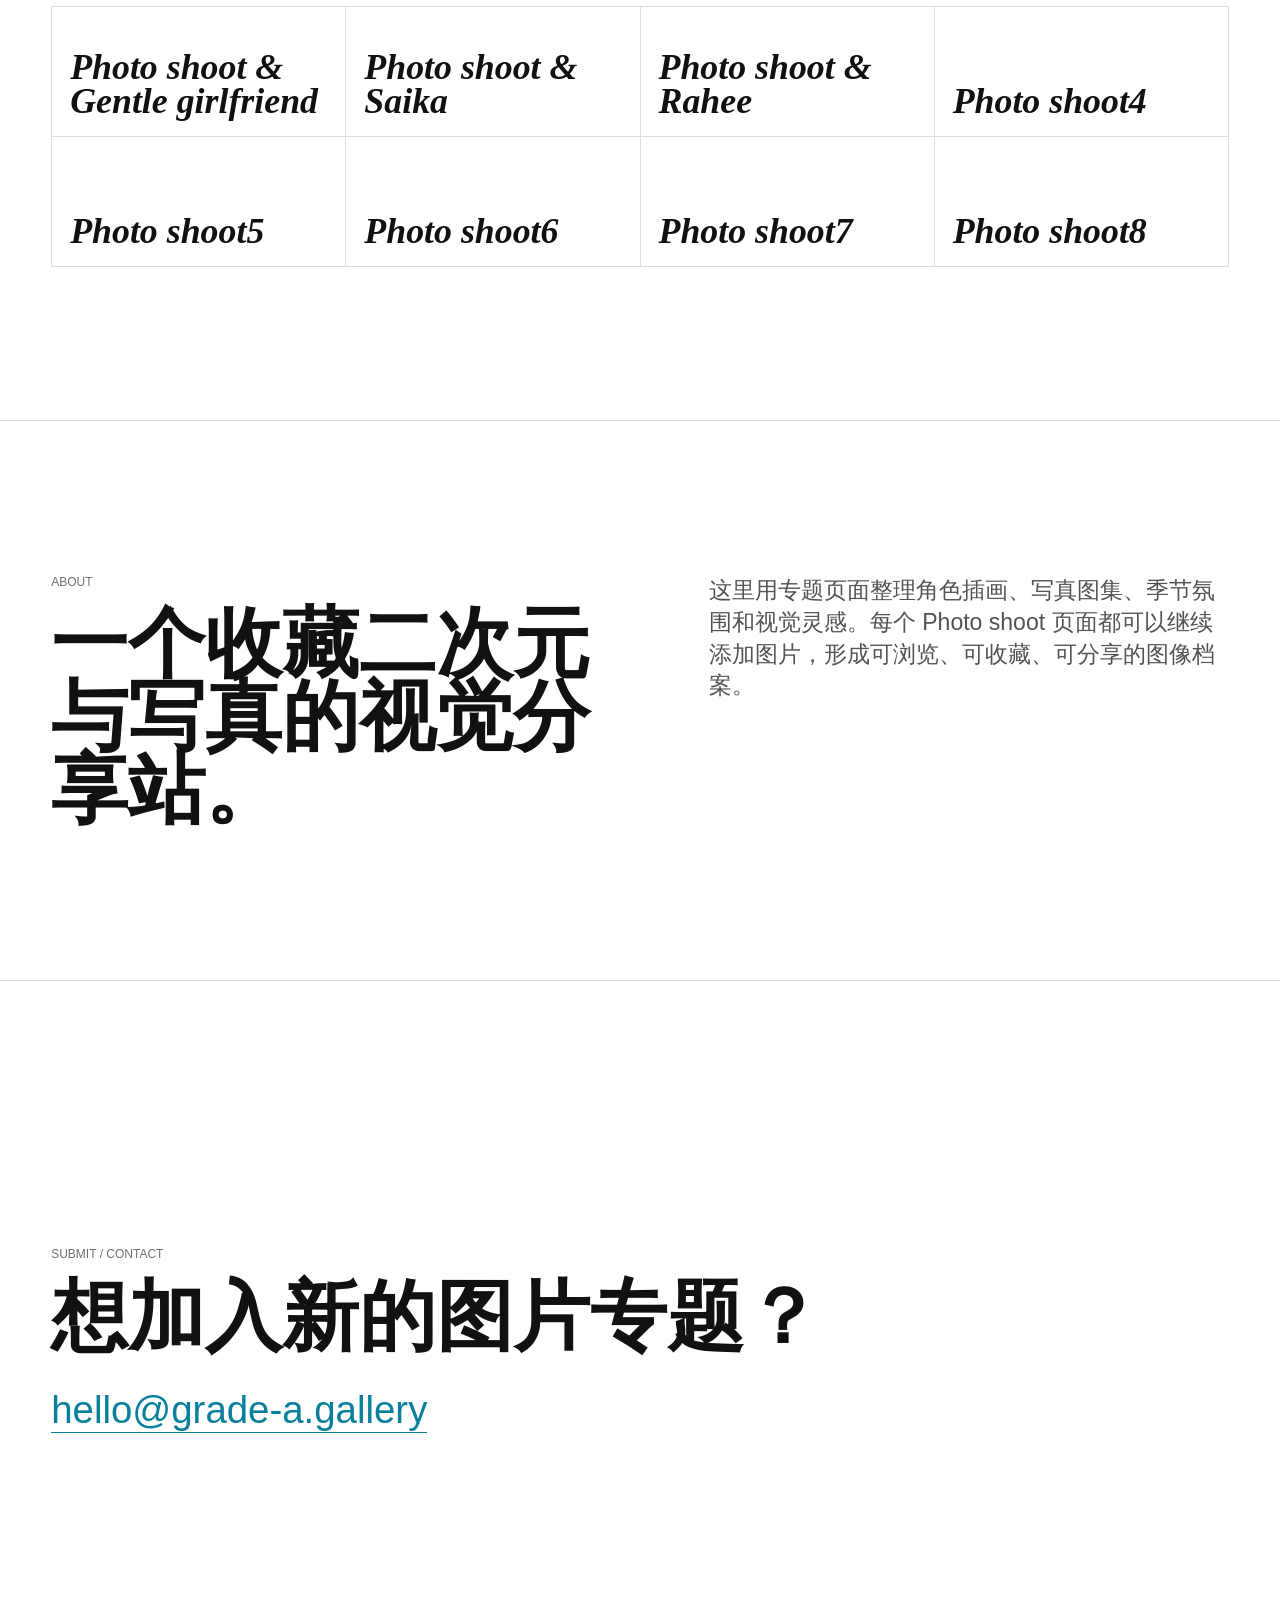
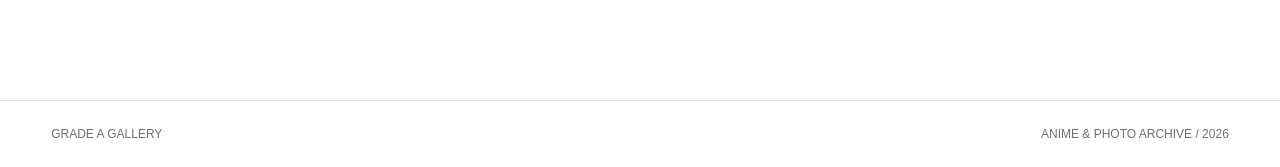
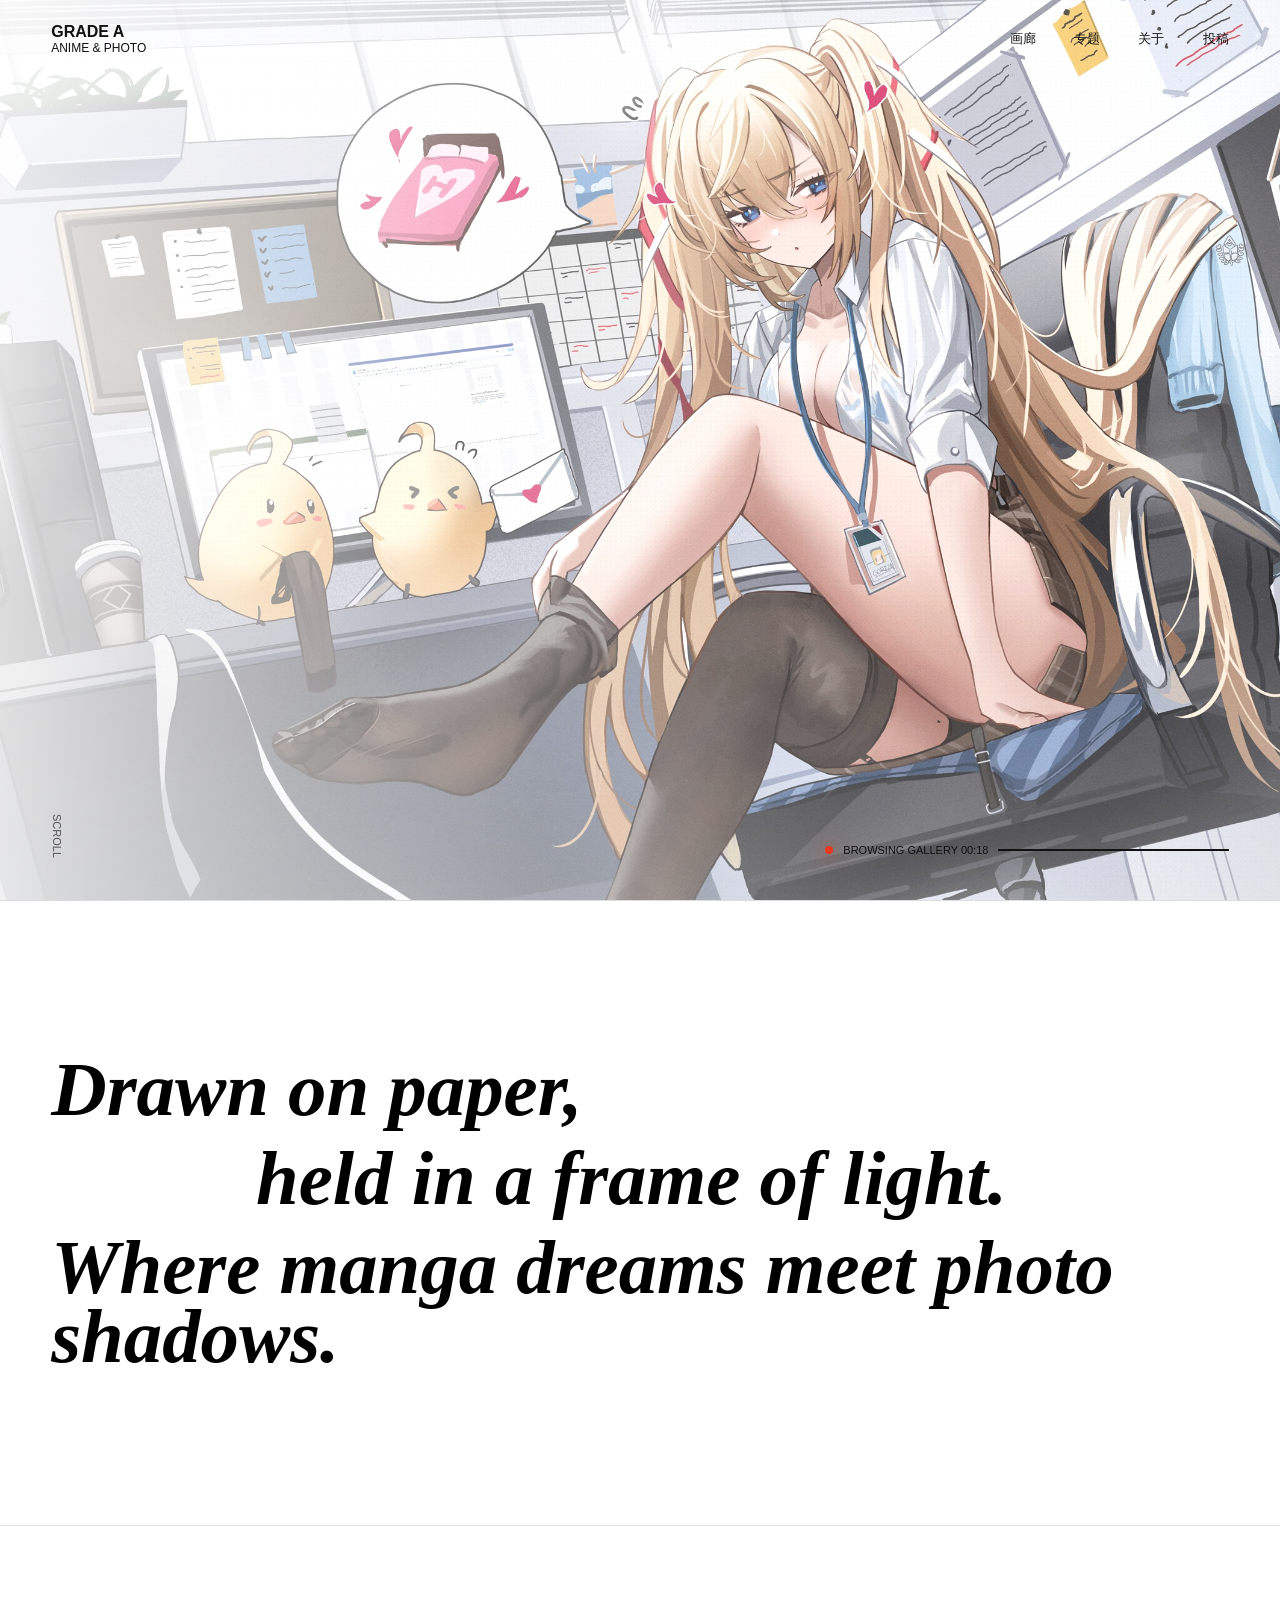
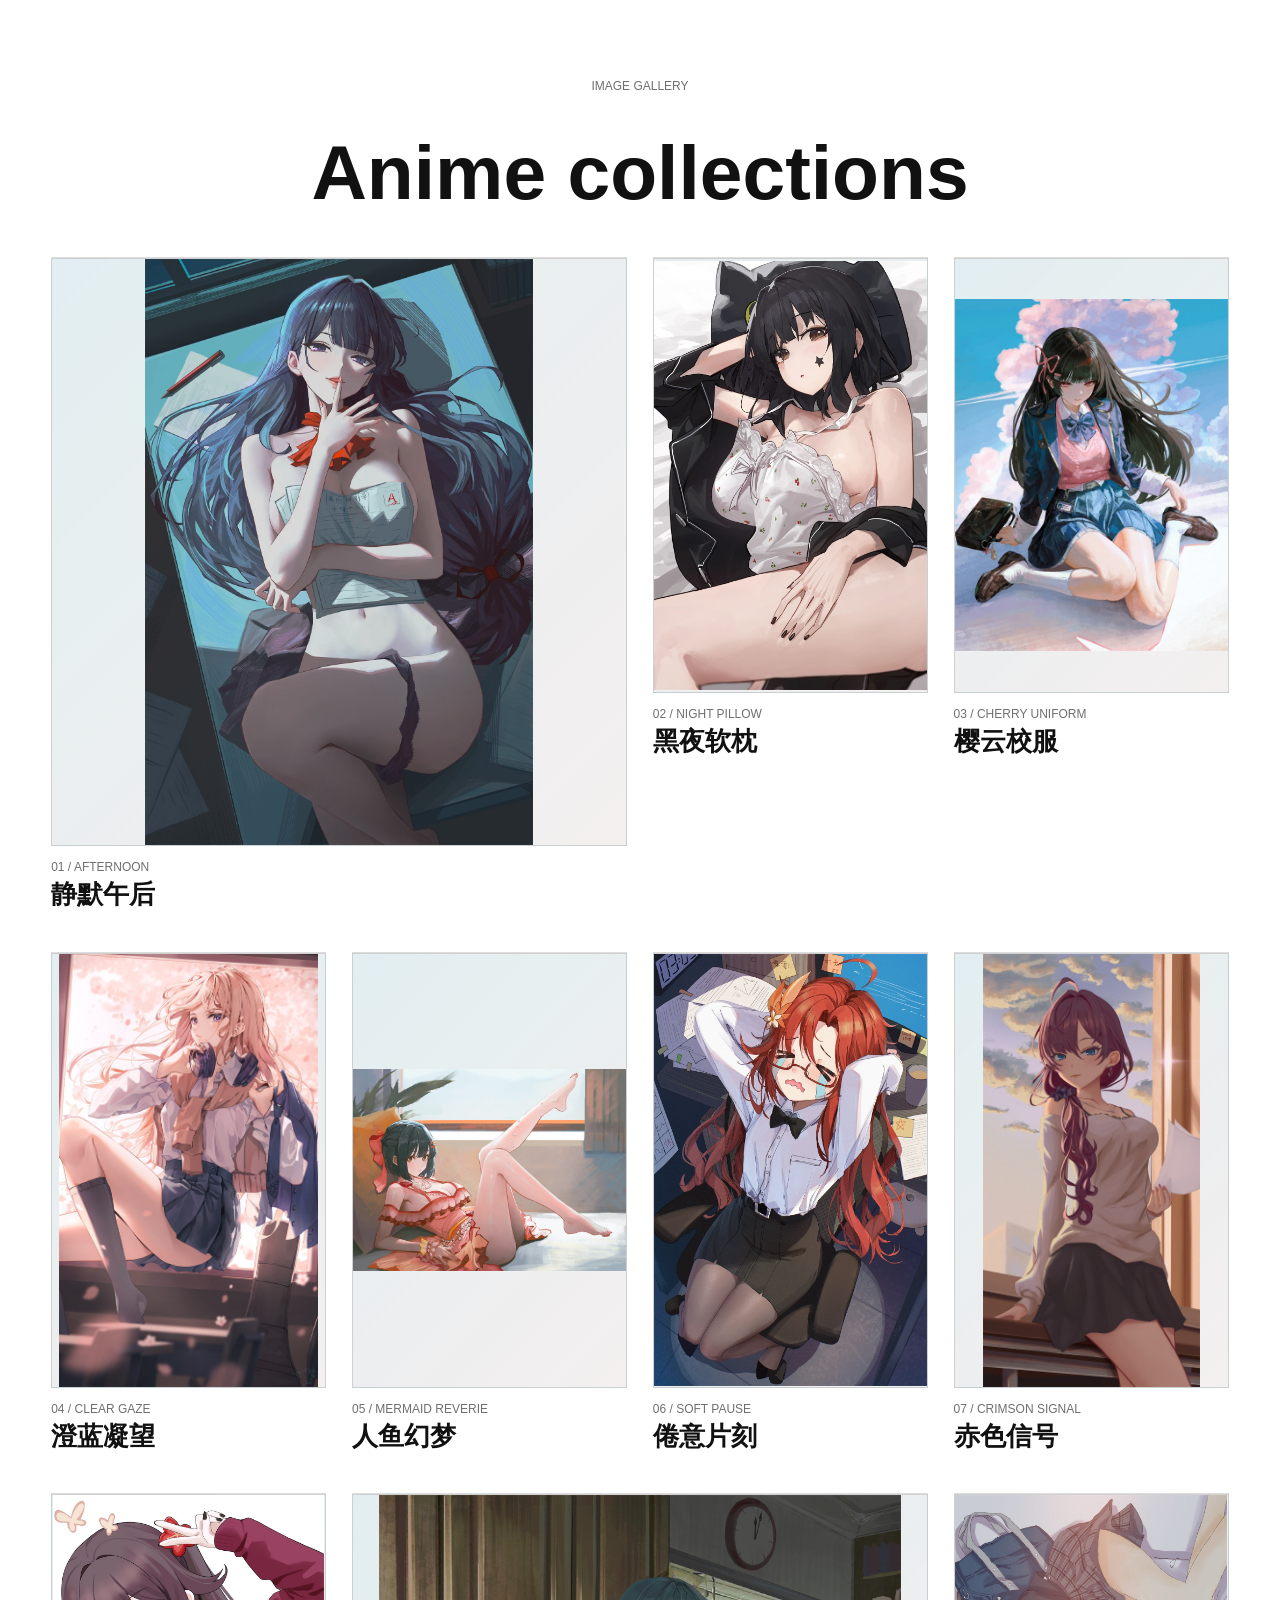
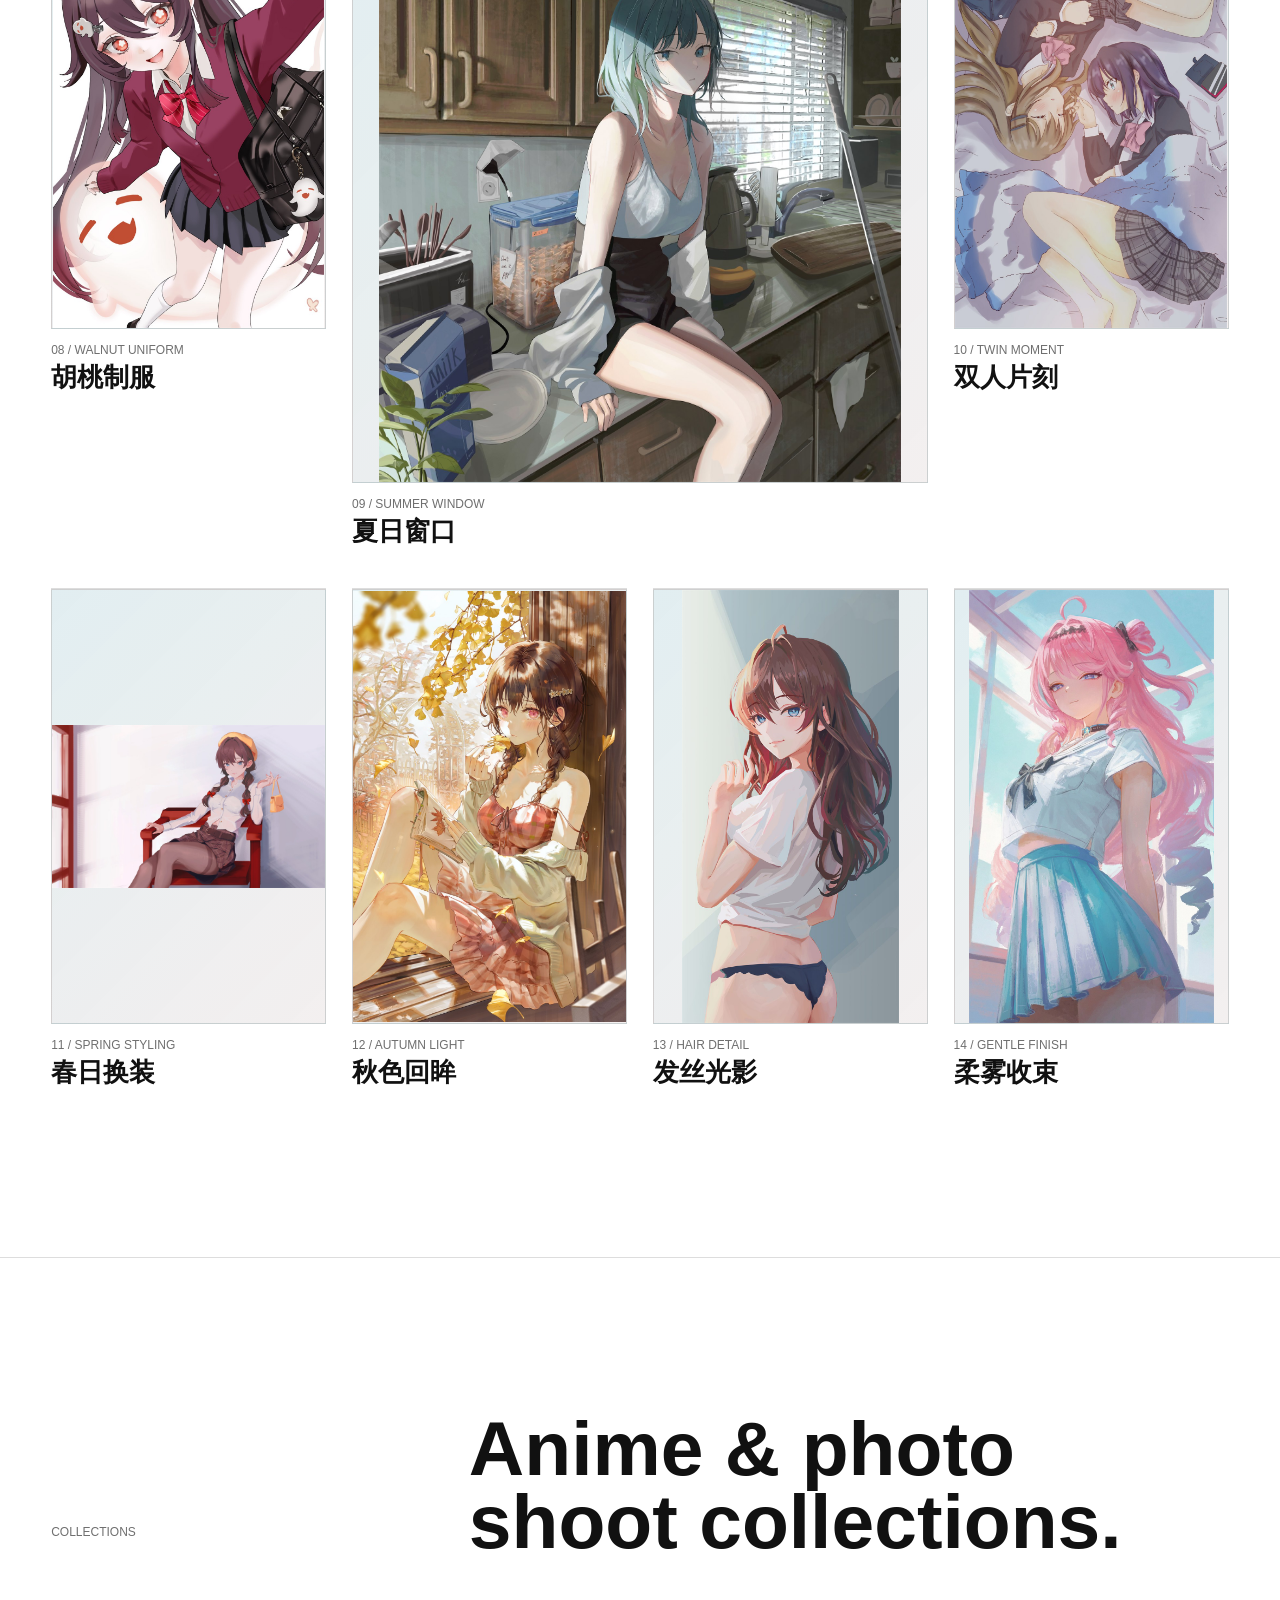
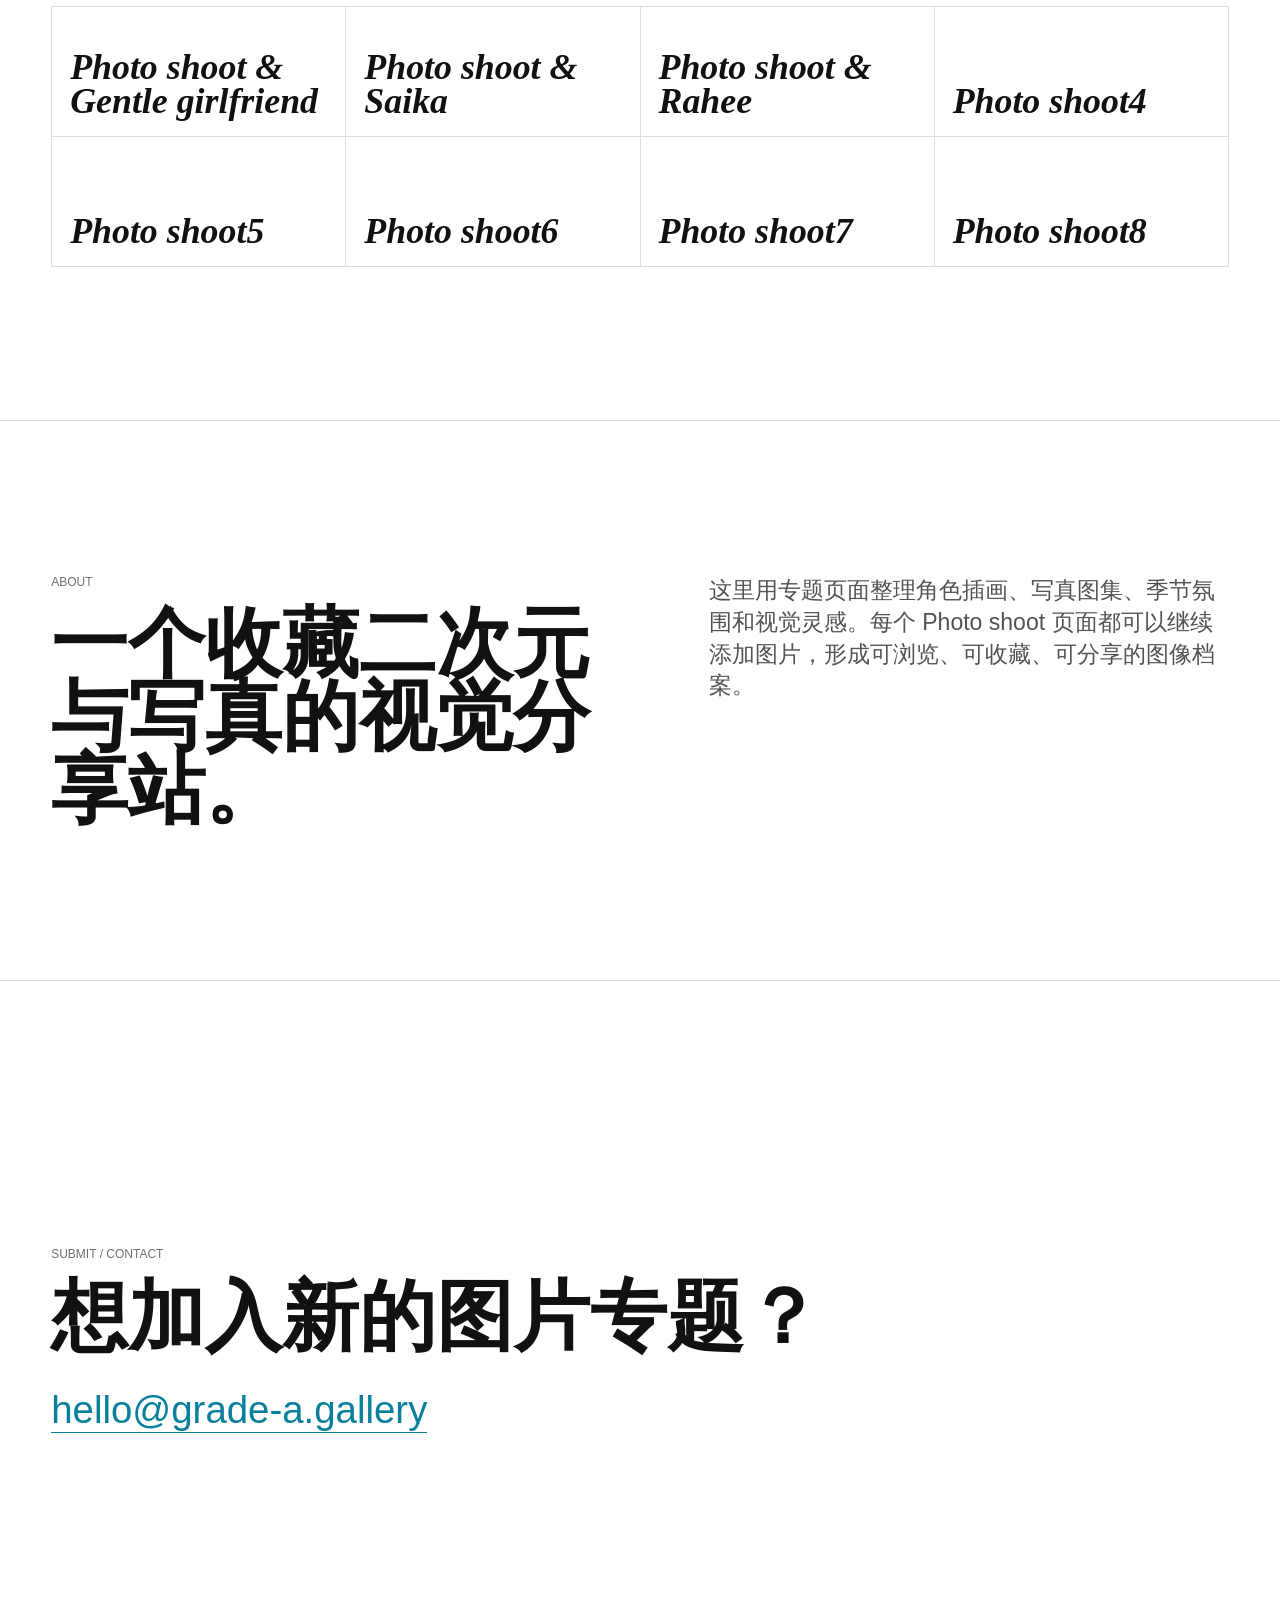
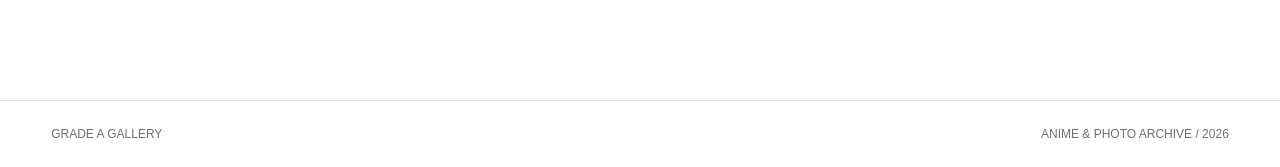
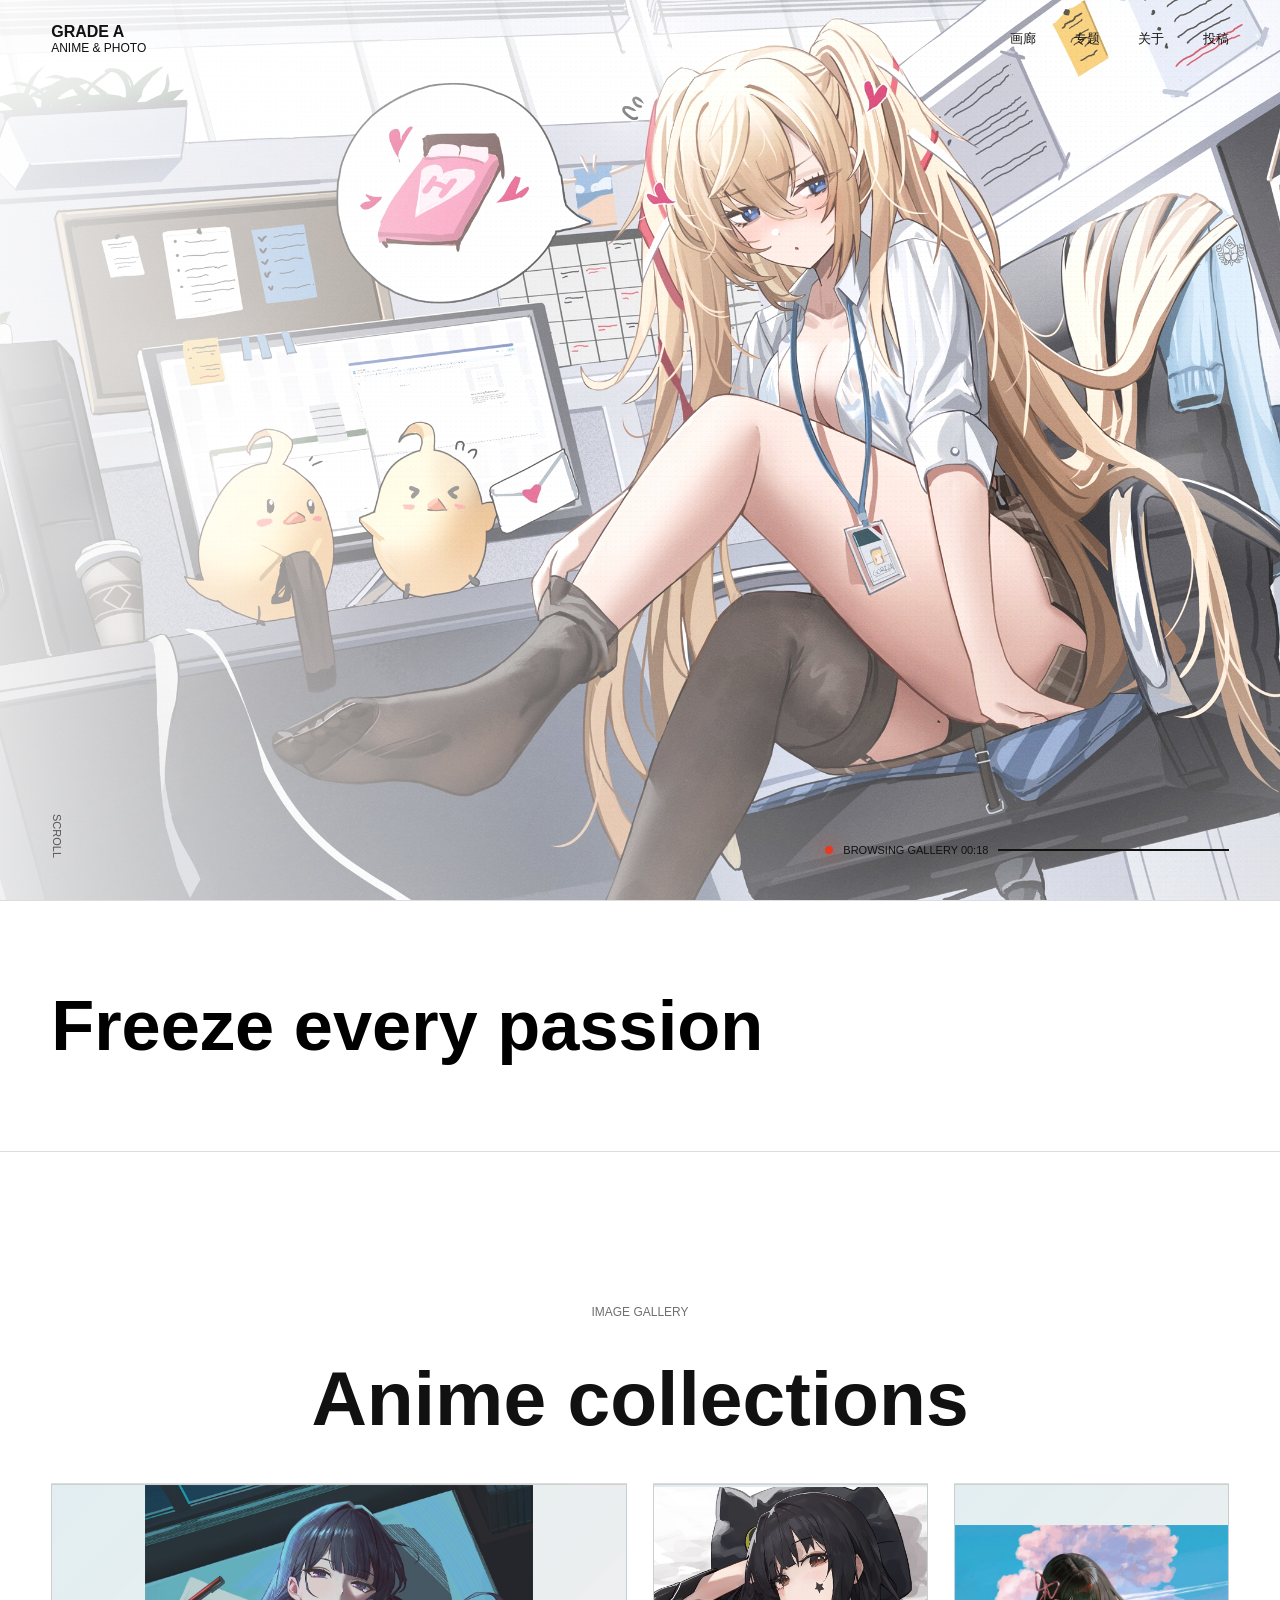
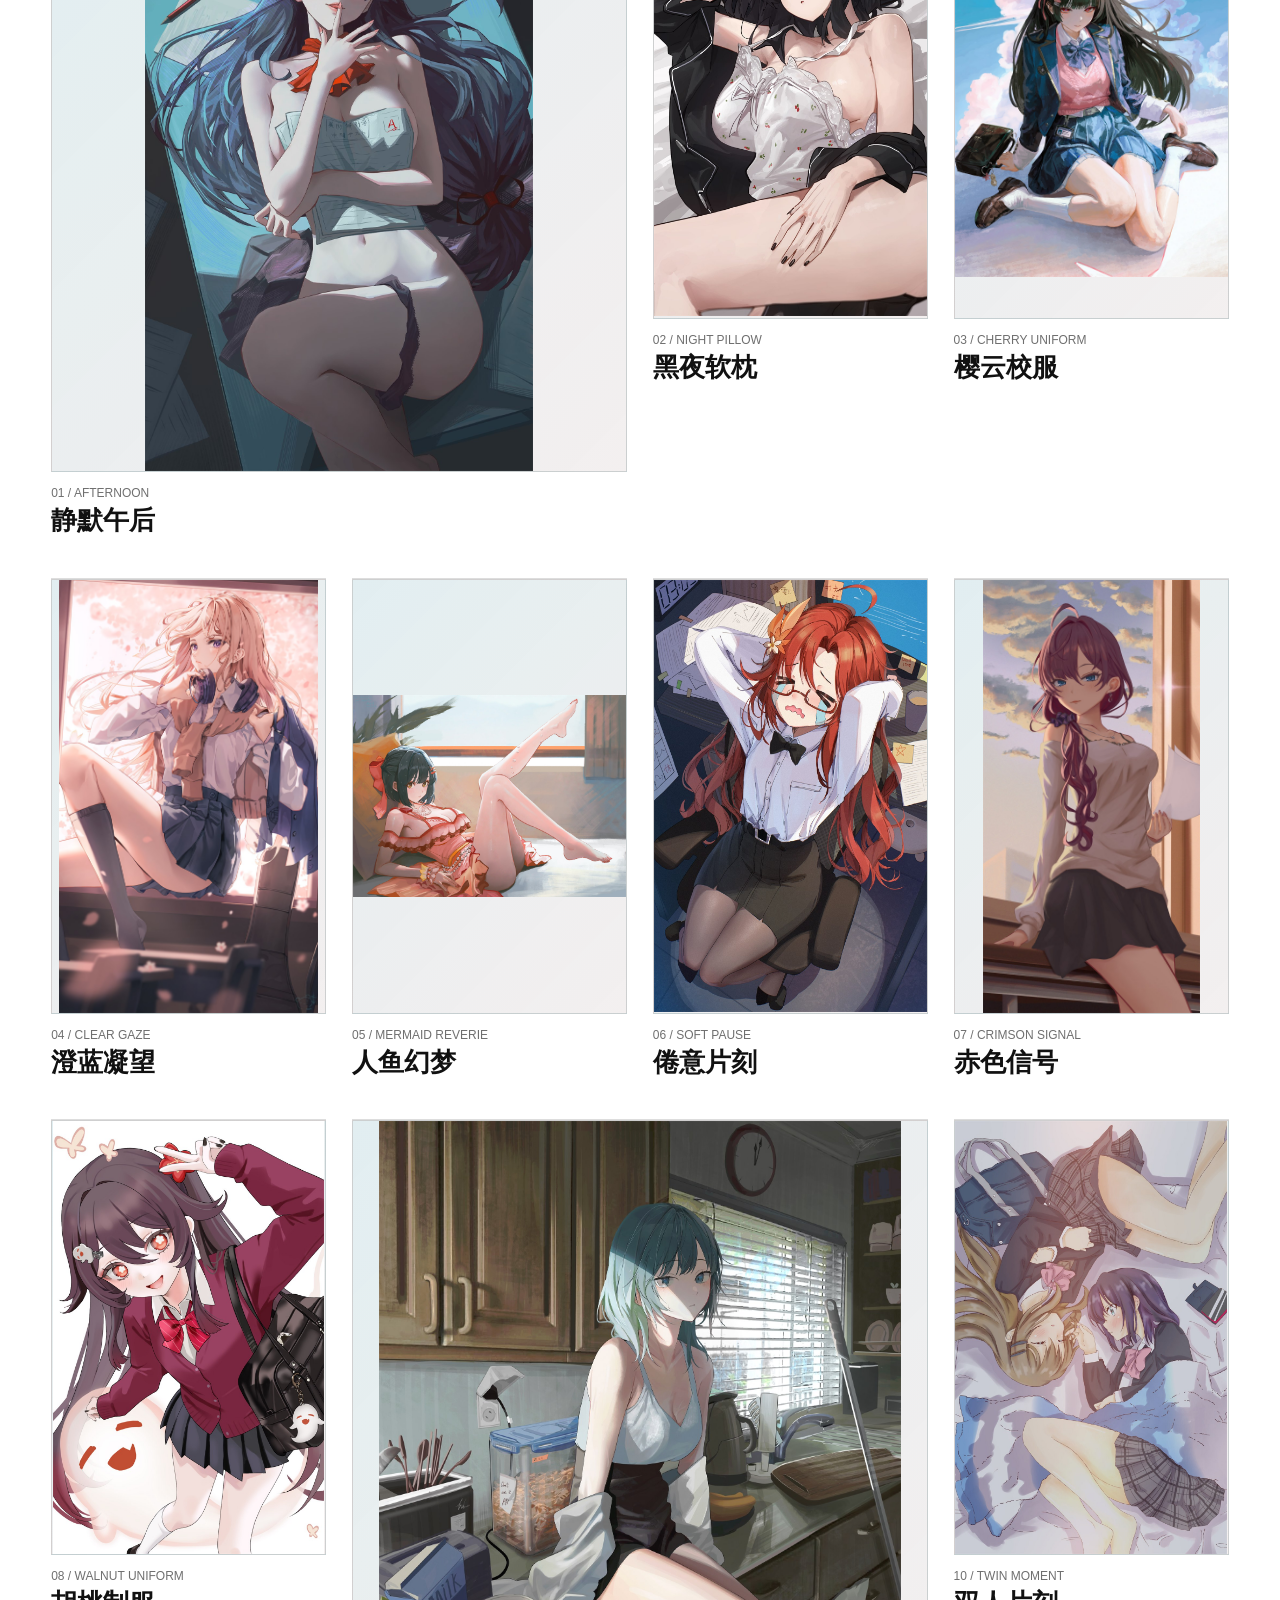
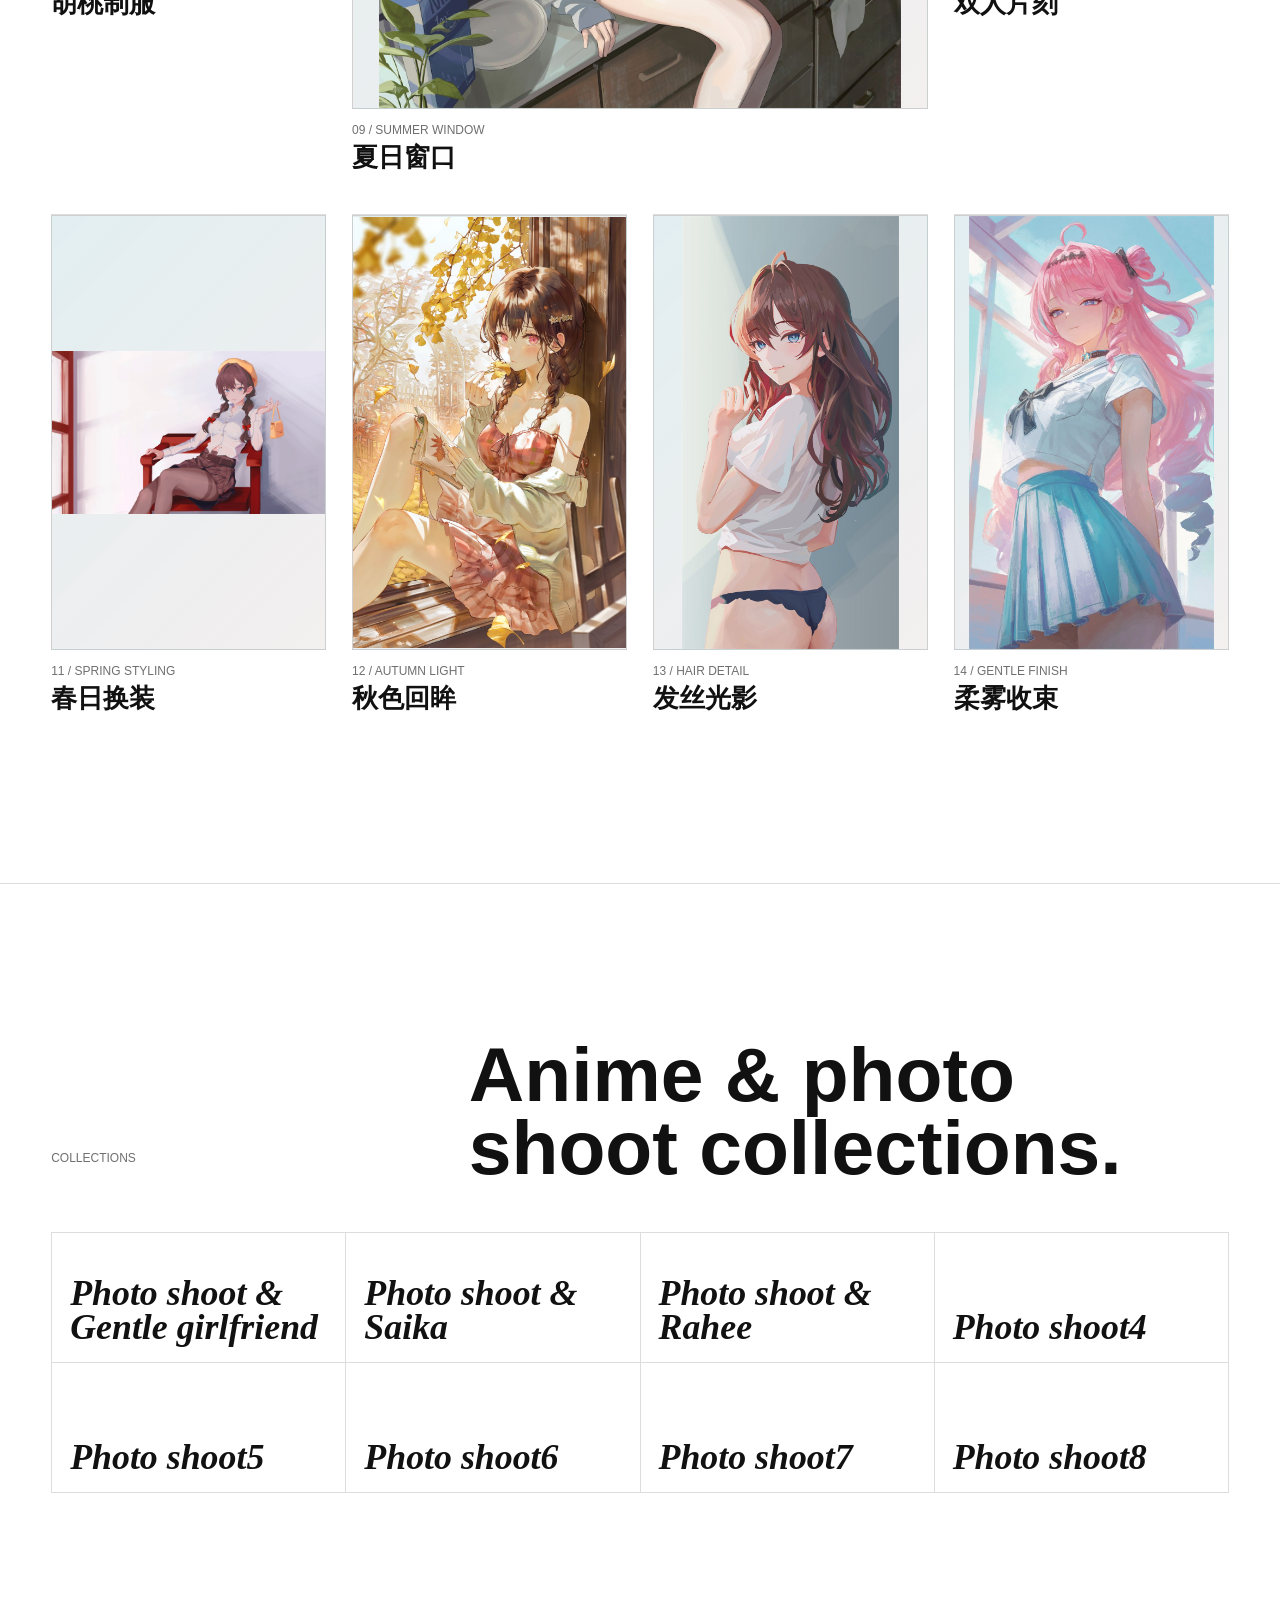
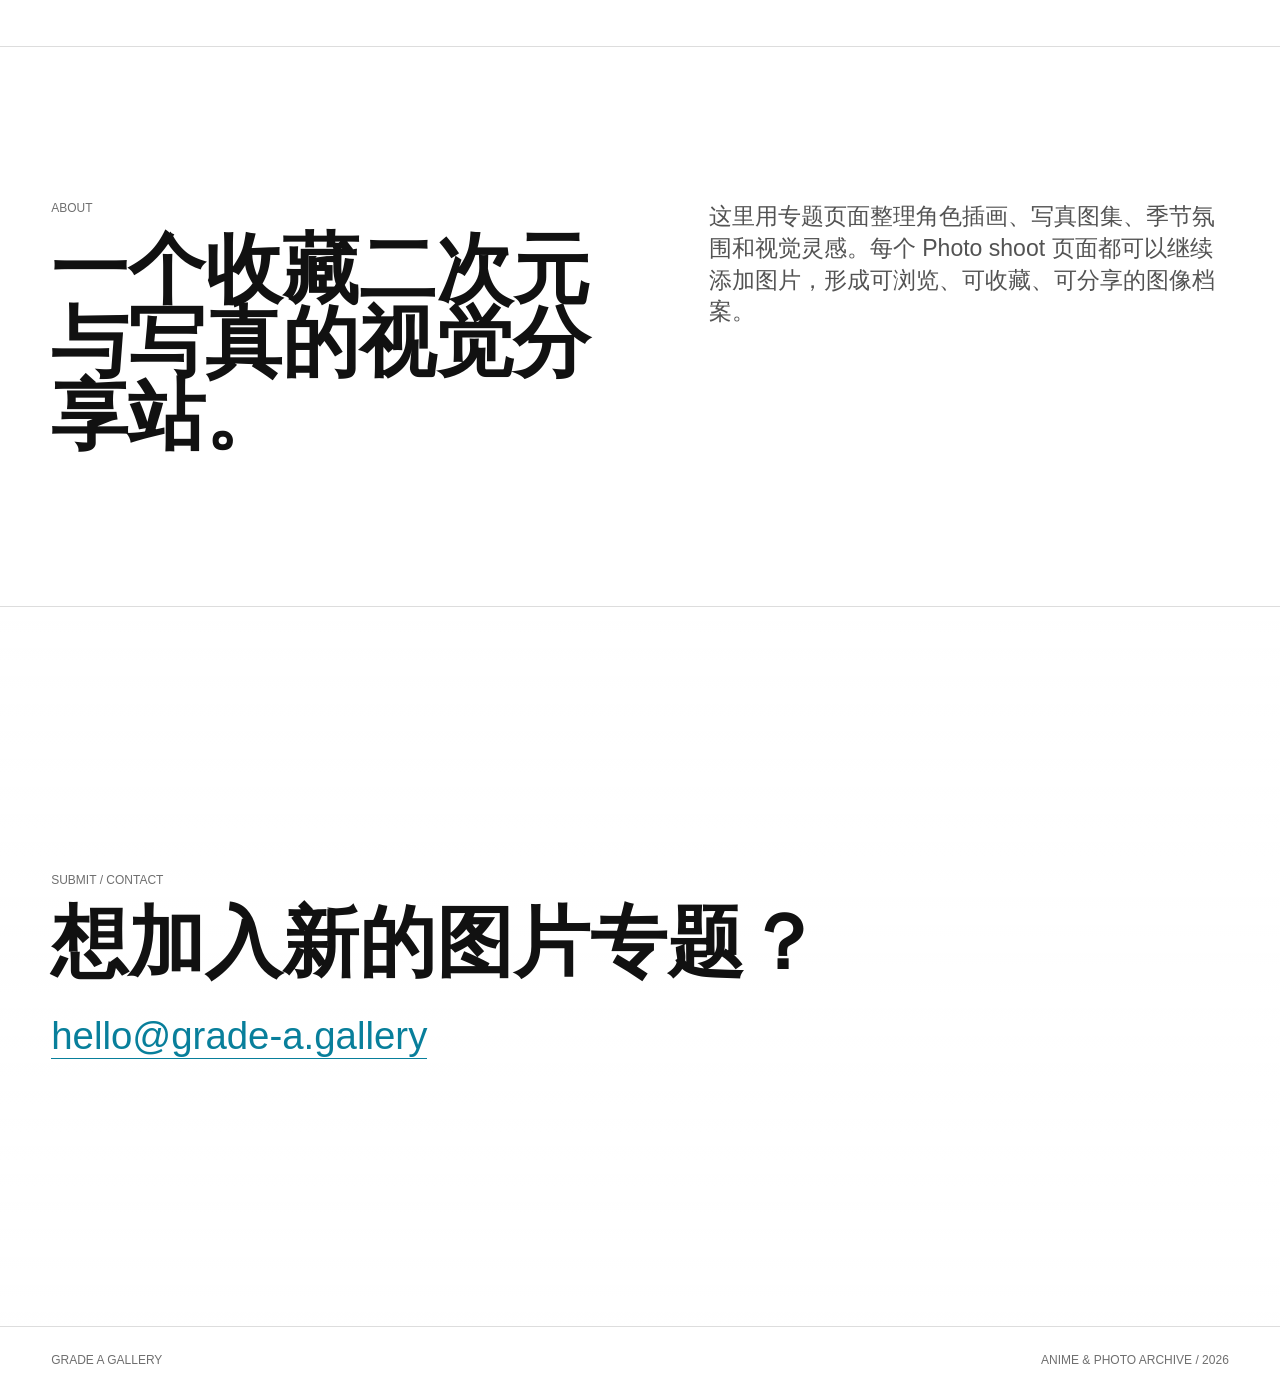
